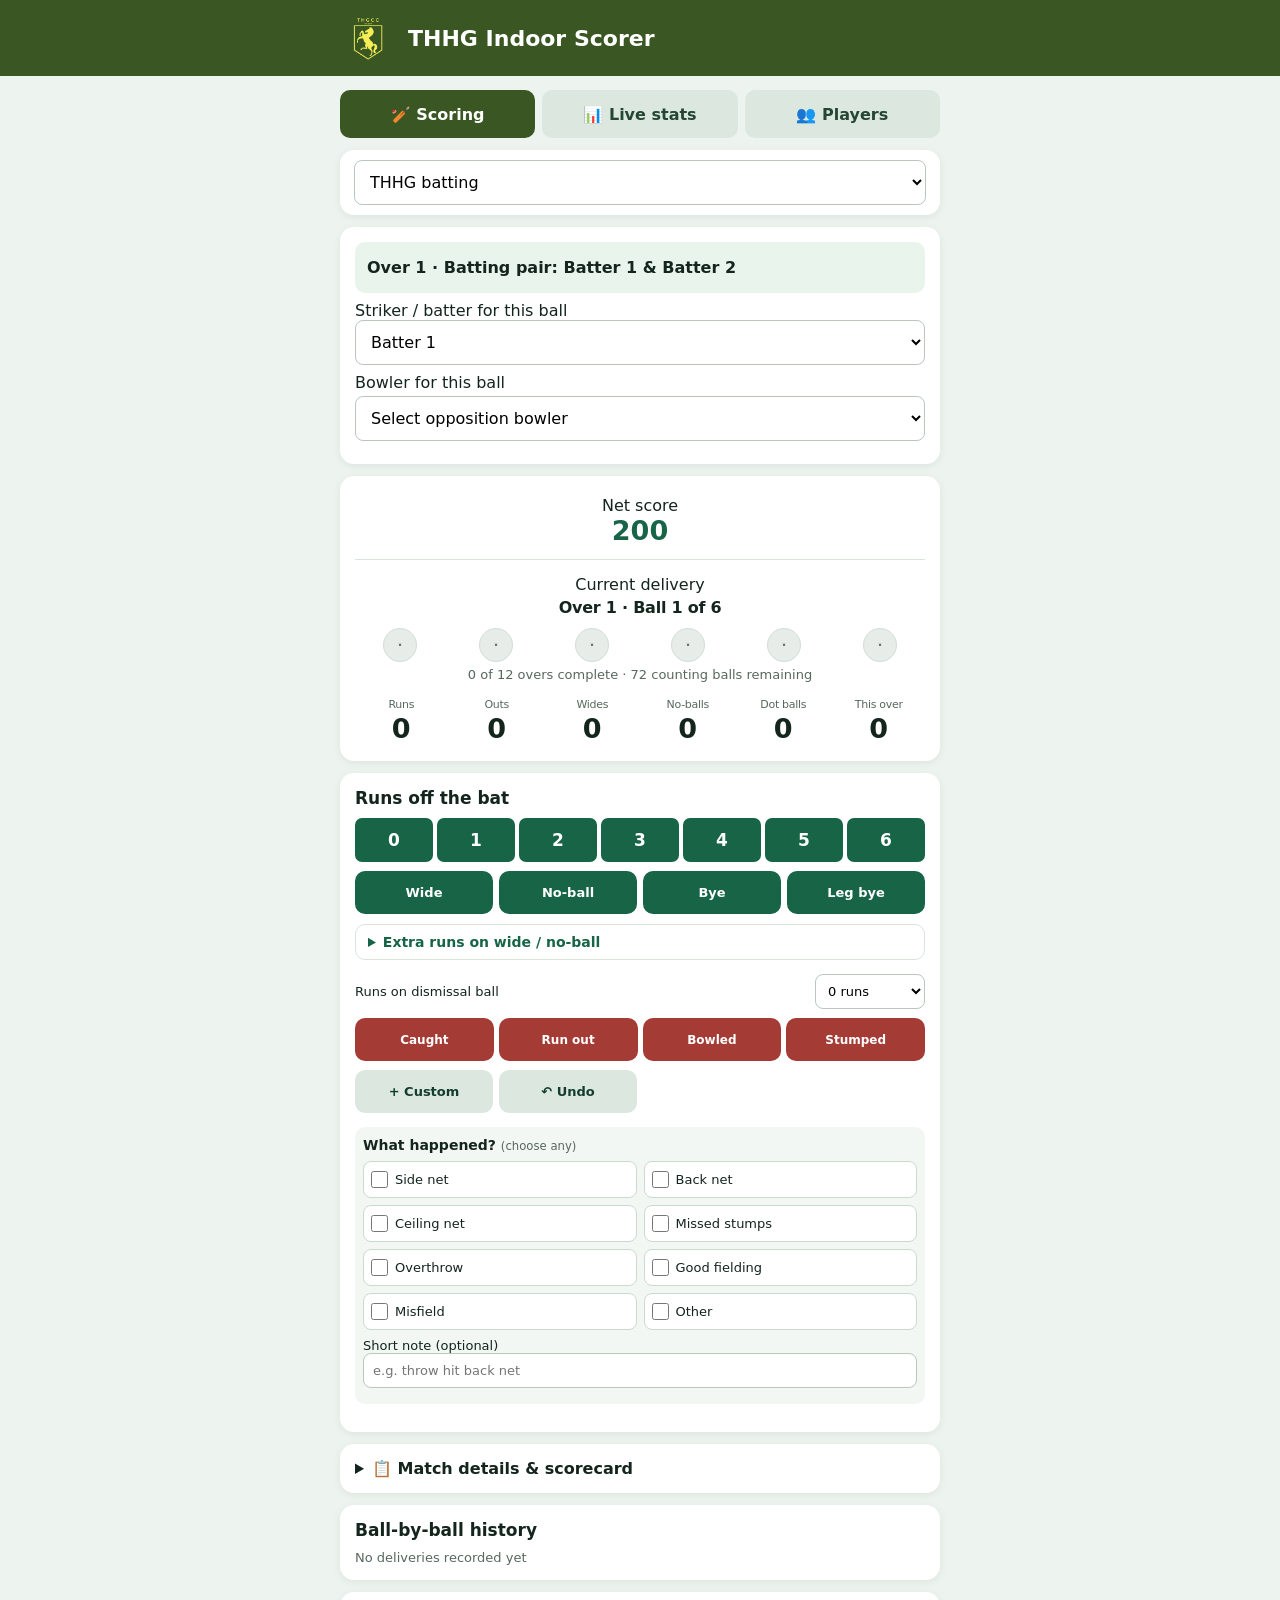
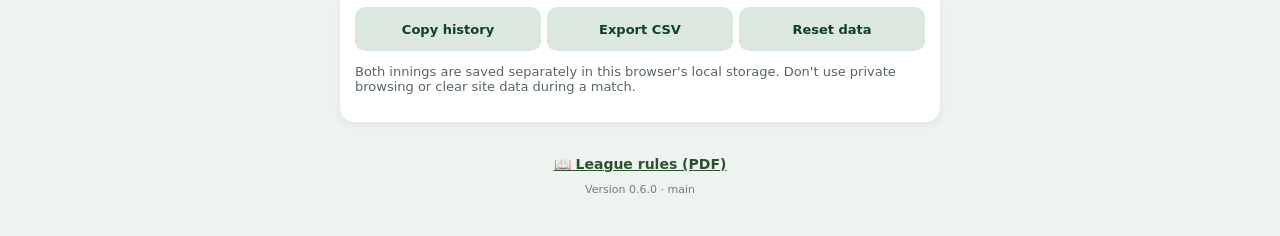
==== index.html @ 422240c3 "Replace opposition bowler text field with dropdown and add-new input" ====
<!DOCTYPE html>
<html lang="en"><head><meta charset="utf-8"/><meta content="width=device-width,initial-scale=1,maximum-scale=1" name="viewport"/><meta content="#3a5623" name="theme-color"/><meta content="yes" name="apple-mobile-web-app-capable"/><meta content="default" name="apple-mobile-web-app-status-bar-style"/><meta content="THHG Scorer" name="apple-mobile-web-app-title"/><meta content="yes" name="mobile-web-app-capable"/><link href="./manifest.webmanifest" rel="manifest"/><link href="./icon-180.png" rel="apple-touch-icon"/><link href="./icon-192.png" rel="icon"/><title>THHG Indoor Scorer — Match Lineup</title><link href="./css/styles.css" rel="stylesheet"/></head><body><header><div class="header-inner"><img alt="THHG Cricket Club logo" class="club-logo" src="[data-uri]"/><h1>THHG Indoor Scorer</h1></div></header><main><nav aria-label="Scorer screens" class="screen-tabs"><button class="active" id="scoringTab" onclick="showScreen('scoring')">🏏 Scoring</button><button id="liveTab" onclick="showScreen('live')">📊 Live stats</button><button id="playersTab" onclick="showScreen('players')">👥 Players</button></nav><div id="playersScreen" style="display:none"><section class="card" id="orderSetup"><details id="orderDetails" open><summary style="cursor:pointer;font-weight:700">⚙️ Batting &amp; bowling order</summary><p class="muted">Set your batting pairs and bowling order before scoring. These are saved on this device.</p><h2>Six players</h2><div id="playerFields"><p class="muted">Loading player entry…</p></div><p id="appLoadError" role="alert" style="display:none;color:#9b1c1c;font-weight:700"></p><p class="muted">Enter six distinct names, then choose each player once in the batting pairs and bowling rotation.</p><div id="battingOrderFields"></div><div id="bowlingOrderFields"></div><div class="row"><button type="button" class="secondary" onclick="saveOrder()">Save order</button></div><p class="muted" id="orderStatus" role="status"></p></details></section><section class="card"><h2>Opposition team &amp; batters</h2><p class="muted">Enter the opposition name and six batters in batting-pair order. Pairs change every four overs. Names are saved on this device.</p><label>Opposition batter 1<input id="oppBatter1" placeholder="Opposition batter 1" type="text"/></label><label>Opposition batter 2<input id="oppBatter2" placeholder="Opposition batter 2" type="text"/></label><label>Opposition batter 3<input id="oppBatter3" placeholder="Opposition batter 3" type="text"/></label><label>Opposition batter 4<input id="oppBatter4" placeholder="Opposition batter 4" type="text"/></label><label>Opposition batter 5<input id="oppBatter5" placeholder="Opposition batter 5" type="text"/></label><label>Opposition batter 6<input id="oppBatter6" placeholder="Opposition batter 6" type="text"/></label><label>Opposition<input id="opponentName" placeholder="Opposition team" type="text"/></label></section></div><div id="scoringScreen"><section class="card" style="padding:10px 14px"><select aria-label="Innings being scored" id="inningsSide" style="margin:0"><option value="THHG batting">THHG batting</option><option value="THHG bowling">THHG bowling</option></select></section><section class="card" id="lineup"><div id="lineupNow" style="background:#e9f4ed;border-radius:10px;padding:12px;font-weight:650;line-height:1.7"></div><label>Striker / batter for this ball<select id="striker"></select></label><label>Bowler for this ball<select id="bowler"></select><select id="oppositionBowler" style="display:none;margin-top:4px"></select><input autocomplete="off" id="newOppositionBowler" placeholder="New opposition bowler name" style="display:none;margin-top:4px" type="text"/></label></section><section class="card stats"><div class="stat score-primary"><span>Net score</span><b id="net">200</b></div><div class="stat delivery-stat"><span>Current delivery</span><b id="overs">Over 1 · Ball 1 of 6</b><div aria-label="Current over deliveries" class="over-balls" id="currentOverGraphic"></div><div id="finalOverIndicator" style="display:none;margin-top:7px"><span style="display:inline-block;background:#fff1c2;color:#725000;border-radius:6px;padding:3px 8px;font-weight:800;font-size:12px">FINAL OVER</span><div style="font-size:12px;margin:5px 0;color:#57685d">6 legal deliveries required</div><div id="finalOverDots" style="display:flex;gap:4px"></div></div><div id="overProgress" style="font-size:13px;color:#57685d;margin-top:5px">0 of 12 overs completed · 12 remaining</div></div><div class="stat minor-stat"><span>Runs</span><b id="runs">0</b></div><div class="stat minor-stat"><span>Outs</span><b id="wickets">0</b></div><div class="stat minor-stat"><span>Wides</span><b id="wides">0</b></div><div class="stat minor-stat"><span>No-balls</span><b id="noballs">0</b></div><div class="stat minor-stat"><span>Dot balls</span><b id="dots">0</b></div><div class="stat minor-stat"><span>This over</span><b id="thisOver">0</b></div></section><section class="card"><h2>Runs off the bat</h2><div class="buttons" id="runButtons"></div><div class="score-actions">
<div class="score-action"><button onclick="extra('wide')">Wide</button></div>
<div class="score-action"><button onclick="extra('noball')">No-ball</button></div>
<div class="score-action"><button onclick="extra('bye')">Bye</button></div>
<div class="score-action"><button onclick="extra('legbye')">Leg bye</button></div>
</div><details class="extra-options"><summary>Extra runs on wide / no-ball</summary><div class="extra-options-grid"><label>Completed runs<select id="completedRuns"><option value="0">0</option><option value="1">1 (+2)</option><option value="2">2 (+4)</option><option value="3">3 (+6)</option></select></label><label>No-ball bat runs<select id="noBallBatRuns"><option value="0">0</option><option value="1">1</option><option value="2">2</option><option value="3">3</option><option value="4">4</option><option value="5">5</option><option value="6">6</option></select></label></div><p class="muted">Only change these when batters complete runs or score off a no-ball. Both reset after scoring.</p></details><div class="dismissal-runs"><label for="wicketRuns">Runs on dismissal ball</label><select id="wicketRuns"><option value="0">0 runs</option><option value="1">1 run</option><option value="2">2 runs</option><option value="3">3 runs</option><option value="4">4 runs</option><option value="5">5 runs</option><option value="6">6 runs</option></select></div><div class="dismissal-row"><button onclick="wicket('Caught')">Caught</button><button onclick="wicket('Run out')">Run out</button><button onclick="wicket('Bowled')">Bowled</button><button onclick="wicket('Stumped')">Stumped</button></div><div class="score-actions">
<div class="score-action utility"><button onclick="custom()">+ Custom</button></div>
<div class="score-action utility"><button onclick="undo()">↶ Undo</button></div>
</div><div class="story"><div class="story-heading">What happened? <small>(choose any)</small></div><div class="story-choices"><label class="story-choice"><input name="storyChoice" type="checkbox" value="Side net"/><span>Side net</span></label><label class="story-choice"><input name="storyChoice" type="checkbox" value="Back net"/><span>Back net</span></label><label class="story-choice"><input name="storyChoice" type="checkbox" value="Ceiling net"/><span>Ceiling net</span></label><label class="story-choice"><input name="storyChoice" type="checkbox" value="Missed stumps"/><span>Missed stumps</span></label><label class="story-choice"><input name="storyChoice" type="checkbox" value="Overthrow"/><span>Overthrow</span></label><label class="story-choice"><input name="storyChoice" type="checkbox" value="Good fielding"/><span>Good fielding</span></label><label class="story-choice"><input name="storyChoice" type="checkbox" value="Misfield"/><span>Misfield</span></label><label class="story-choice"><input name="storyChoice" type="checkbox" value="Other"/><span>Other</span></label></div><label>Short note (optional)<input id="storyNote" placeholder="e.g. throw hit back net"/></label></div><p class="muted" id="notice"></p></section><details class="card"><summary style="cursor:pointer;font-weight:700">📋 Match details &amp; scorecard</summary><label>Match date<input id="matchDate" type="date"/></label><label>Venue<input id="matchVenue" readonly="" type="text" value="S20 The Boundary"/></label><h2 style="margin-top:15px">Over-by-over</h2><div class="log" id="overTable"></div><h2 style="margin-top:15px">Batters</h2><div class="log" id="batterTable"></div><h2 style="margin-top:15px">Bowlers</h2><div class="log" id="bowlerTable"></div><p class="muted">Batter runs are attributed to the selected striker. Enter opposition batter names in the Players tab, and select the correct batter before each delivery. Runs on wides, no-balls, byes and leg-byes are extras, not batter runs.</p></details><section class="card"><h2>Ball-by-ball history</h2><div class="log" id="history"></div></section><section class="card"><div class="row history-actions"><button class="secondary" onclick="copyBallHistory()">Copy history</button><button class="secondary" onclick="exportCsv()">Export CSV</button><button class="secondary" onclick="resetTestData()">Reset data</button></div><p class="muted">Both innings are saved separately in this browser's local storage. Don't use private browsing or clear site data during a match. </p></section></div><div id="liveScreen" style="display:none"><section class="card"><h2>Live match stats</h2><div class="stat-grid" id="liveStatGrid"></div></section><section class="card"><h2>Current over</h2><div class="over-balls" id="liveOverBalls"></div></section></div><div style="text-align:center;padding:20px 8px 26px"><a href="./SYW%26G%20Indoor%20Handbook%202026-27.pdf" target="_blank" rel="noopener" style="font-size:14px;font-weight:700;color:#2e5030;text-decoration:underline">📖 League rules (PDF)</a><div style="font-size:11px;color:#718075;margin-top:10px" id="appVersion">Version 0.6.0 · main</div></div></main><script>
window.addEventListener('error',function(e){var el=document.getElementById('appLoadError');if(el){el.style.display='block';el.textContent='App error: '+(e.message||'A script could not load')+' — please send a screenshot of this message.';}});
window.addEventListener('unhandledrejection',function(e){var el=document.getElementById('appLoadError');if(el){el.style.display='block';el.textContent='App error: '+String(e.reason||'Unexpected error');}});
window.addEventListener('load',function(){setTimeout(function(){if(document.querySelectorAll('[data-roster]').length!==6){var el=document.getElementById('appLoadError');if(el){el.style.display='block';el.textContent=el.textContent||'Player entry did not initialise. Please send a screenshot of this message.';}}},1000);});
</script><script src="./js/scoring.js?v=8"></script><script src="./js/players.js?v=8"></script><script src="./js/app.js?v=8"></script><script>if ("serviceWorker" in navigator && (location.protocol === "https:" || location.hostname === "localhost" || location.hostname === "127.0.0.1")) { window.addEventListener("load", () => navigator.serviceWorker.register("./service-worker.js").catch(() => {})); }</script></body></html>
---- css/styles.css ----
body{font:16px system-ui;margin:0;background:#edf3ef;color:#14251d}header{background:#3a5623;color:white;padding:10px 14px}.header-inner{max-width:600px;margin:auto;display:flex;align-items:center;gap:12px}.club-logo{width:56px;height:56px;object-fit:contain;flex-shrink:0}main{max-width:600px;margin:auto;padding:14px}.card{background:white;border-radius:14px;padding:15px;margin-bottom:12px;box-shadow:0 2px 8px #0001}h1{font-size:22px;margin:0}h2{font-size:17px;margin:0 0 10px}.stats{display:grid;grid-template-columns:repeat(6,minmax(0,1fr));gap:8px;text-align:center}.score-primary{grid-column:1/-1;padding:5px 0 5px}.score-primary b{font-size:52px;line-height:1.15;color:#176447}.delivery-stat{grid-column:1/-1;padding:15px 0 8px;border-top:1px solid #d9e4db}.delivery-stat b{font-size:21px!important;line-height:1.3;margin-top:4px}.minor-stat{grid-column:span 1;min-width:0}.minor-stat b{font-size:18px}.minor-stat span{display:block;font-size:clamp(8px,2.15vw,11px);color:#57685d;white-space:nowrap;letter-spacing:-.3px}.minor-stat b{font-size:19px;line-height:1.3}.stats{column-gap:3px}.stat b{font-size:27px;display:block}button,input,select{font:inherit}button{border:0;border-radius:10px;background:#176447;color:white;padding:14px 10px;font-weight:700;min-height:48px}button.secondary{background:#dce8df;color:#123d30}.buttons{display:grid;grid-template-columns:repeat(4,1fr);gap:8px}.buttons button{font-size:20px}#runButtons{grid-template-columns:repeat(7,minmax(0,1fr));gap:4px}#runButtons button{font-size:17px;min-width:0;padding:10px 0;min-height:44px;border-radius:7px}@media(max-width:380px){main{padding:8px}.card{padding:10px}#runButtons{gap:3px}#runButtons button{font-size:16px}}label{display:block;margin:8px 0}input,select{box-sizing:border-box;width:100%;padding:11px;border:1px solid #b8c8bd;border-radius:8px;background:white}.row{display:flex;gap:8px}.row>*{flex:1}.muted{font-size:13px;color:#57685d}.log{max-height:210px;overflow:auto;font-size:14px}.log div{padding:7px;border-bottom:1px solid #eee}.toggle{display:flex;gap:8px;align-items:center}.toggle input{width:auto}#notice{color:#8a3b00}.story{background:#f2f7f3;border-radius:10px;padding:8px;margin:10px 0}.story label{font-size:13px}.story input,.story select{padding:9px}.score-action{display:grid;grid-template-columns:112px minmax(0,1fr);gap:10px;align-items:center;margin:7px 0}.score-action button{font-size:15px;padding:9px 5px;min-height:43px}.score-action .hint{font-size:13px;line-height:1.3;color:#526358}.score-action.danger button{background:#a43b35}.score-action.utility button{background:#dce8df;color:#123d30}@media(max-width:380px){.score-action{grid-template-columns:99px minmax(0,1fr);gap:8px}.score-action .hint{font-size:12px}}.story-heading{font-size:14px;font-weight:700;margin:2px 0 8px}.story-heading small{font-weight:400;color:#57685d}.story-choices{display:grid;grid-template-columns:repeat(2,minmax(0,1fr));gap:7px}.story-choice{display:flex;align-items:center;gap:7px;margin:0!important;padding:9px 7px;background:#fff;border:1px solid #cbdad0;border-radius:8px;font-size:13px!important;min-width:0}.story-choice input{width:17px;min-width:17px;height:17px;margin:0;accent-color:#176447}.story-choice:has(input:checked){background:#dceee2;border-color:#176447}#runButtons{margin-bottom:9px}.score-actions{display:grid;grid-template-columns:repeat(4,minmax(0,1fr));gap:6px}.score-action{display:block;margin:0;min-width:0}.score-action button{width:100%;font-size:13px;padding:8px 2px;min-height:43px}.story{margin-top:14px}.dismissal-row{display:grid;grid-template-columns:repeat(4,minmax(0,1fr));gap:5px;margin:9px 0}.dismissal-row button{background:#a43b35;color:white;font-size:12px;padding:10px 2px;min-height:43px;white-space:nowrap}.dismissal-runs{display:flex;align-items:center;gap:12px;margin:12px 0 7px;font-size:13px}.dismissal-runs label{margin:0;flex:1}.dismissal-runs select{width:110px;padding:8px;margin:0}.history-entry{padding:9px 0;border-bottom:1px solid #e4eae5;line-height:1.5}.history-meta{font-weight:750;display:inline;margin-right:9px;white-space:nowrap}.history-summary{font-weight:400} .screen-tabs{display:grid;grid-template-columns:repeat(3,minmax(0,1fr));gap:7px;margin-bottom:12px}.screen-tabs button{background:#dce8df;color:#244633}.screen-tabs button.active{background:#3a5623;color:white}.over-balls{display:flex;gap:5px;flex-wrap:wrap;margin-top:9px}.over-ball{width:34px;height:34px;border-radius:50%;display:flex;align-items:center;justify-content:center;font-size:12px;font-weight:750;background:#e7ece8;color:#63776b;border:1px solid #d1dfd5}.over-ball.run{background:#176447;color:white}.over-ball.dot{background:#dce8df;color:#173f2a}.over-ball.wicket{background:#b44139;color:white}.over-ball.extra{background:#e4c76a;color:#372900}.stat-grid{display:grid;grid-template-columns:repeat(2,minmax(0,1fr));gap:10px}.stat-tile{background:#f0f5f0;border-radius:12px;padding:14px}.stat-tile strong{display:block;font-size:22px;color:#176447;margin-top:6px}.stat-tile span{font-size:13px;color:#42584a}.stat-tile.wide{grid-column:1/-1}
/* Six equal tracks retain spacing on narrow screens; extra deliveries wrap. */
.over-balls{display:grid;grid-template-columns:repeat(6,minmax(0,1fr));gap:6px;justify-items:center}
.over-ball{box-sizing:border-box;width:min(34px,100%);height:auto;aspect-ratio:1}
.row>*{min-width:0}

.extra-options{margin:10px 0 14px;border:1px solid #d9e4db;border-radius:10px;padding:10px 12px}.extra-options summary{cursor:pointer;font-size:14px;font-weight:650;color:#176447}.extra-options .row{margin-top:12px}.extra-options label{font-size:13px;min-width:0;flex:1}.extra-options select{width:100%;max-width:100%;box-sizing:border-box}.extra-options .muted{font-size:12px;margin:8px 0 0}

.extra-options-grid{display:grid;grid-template-columns:repeat(2,minmax(0,1fr));gap:12px;margin-top:12px;align-items:end}.extra-options-grid label{display:flex;flex-direction:column;gap:6px;min-width:0;font-size:13px;line-height:1.25}.extra-options-grid select{width:100%;min-width:0;box-sizing:border-box}.extra-options summary{list-style:revert}.extra-options:not([open]){padding-top:9px;padding-bottom:9px}

.history-main{display:flex;align-items:baseline;justify-content:space-between;gap:10px}.history-meta{white-space:normal}.history-time{font-size:12px;color:#65776b;white-space:nowrap}.history-people{display:flex;flex-wrap:wrap;column-gap:16px;row-gap:2px;font-size:13px;color:#44584c;margin-top:3px}.history-people b{color:#294433}.history-detail{font-size:12px;color:#65776b;margin-top:3px}

.history-compact{display:flex;align-items:center;gap:8px;min-width:0;padding:8px 0;white-space:nowrap;font-size:13px}.history-ball{flex:0 0 28px;color:#607567;font-variant-numeric:tabular-nums;font-weight:700}.history-result{flex:0 0 auto;color:#264e35;font-size:13px}.history-names{flex:1;min-width:0;overflow:hidden;text-overflow:ellipsis;color:#4c6155}.history-extra{flex:0 0 auto;color:#65776b;font-size:12px}

/* Ball history: individual compact scorecard tiles, retaining two-line details. */
#history{display:grid;gap:9px}
#history .history-entry{background:#f7faf7;border:0;border-left:4px solid #608a69;border-radius:11px;padding:11px 12px;line-height:1.45;box-shadow:0 1px 2px rgba(20,55,30,.04)}
#history .history-entry:last-child{border-bottom:0}
#history .history-main{align-items:flex-start;gap:8px}
#history .history-meta{font-size:13px;line-height:1.4;color:#244632;margin:0;font-weight:750}
#history .history-time{font-size:11px;color:#718176;padding-top:2px}
#history .history-people{border-top:0;padding-top:6px;margin-top:7px;font-size:12px;color:#53695a;gap:4px 15px}
#history .history-people b{font-weight:650;color:#355440}
#history .history-detail{font-size:12px;margin-top:6px;color:#5e7062}

/* No duplicate horizontal rules inside or underneath ball history tiles. */
#history .history-entry,#history .history-entry:last-child{border-bottom:0}
#history .history-people{border-top:0}

.history-actions{display:grid;grid-template-columns:repeat(3,minmax(0,1fr));gap:6px}.history-actions button{min-width:0;padding:10px 4px;font-size:clamp(11px,3vw,13px);min-height:44px}
/* Keep the original stats layout; only prevent the delivery label wrapping. */
.delivery-stat #overs{display:block;white-space:nowrap;font-size:clamp(15px,4.5vw,21px)!important}

/* Preserve the original complete-over wording without a second line on phones. */
.delivery-stat #overs{white-space:nowrap;font-size:clamp(10px,2.55vw,16px)!important;letter-spacing:-.25px}
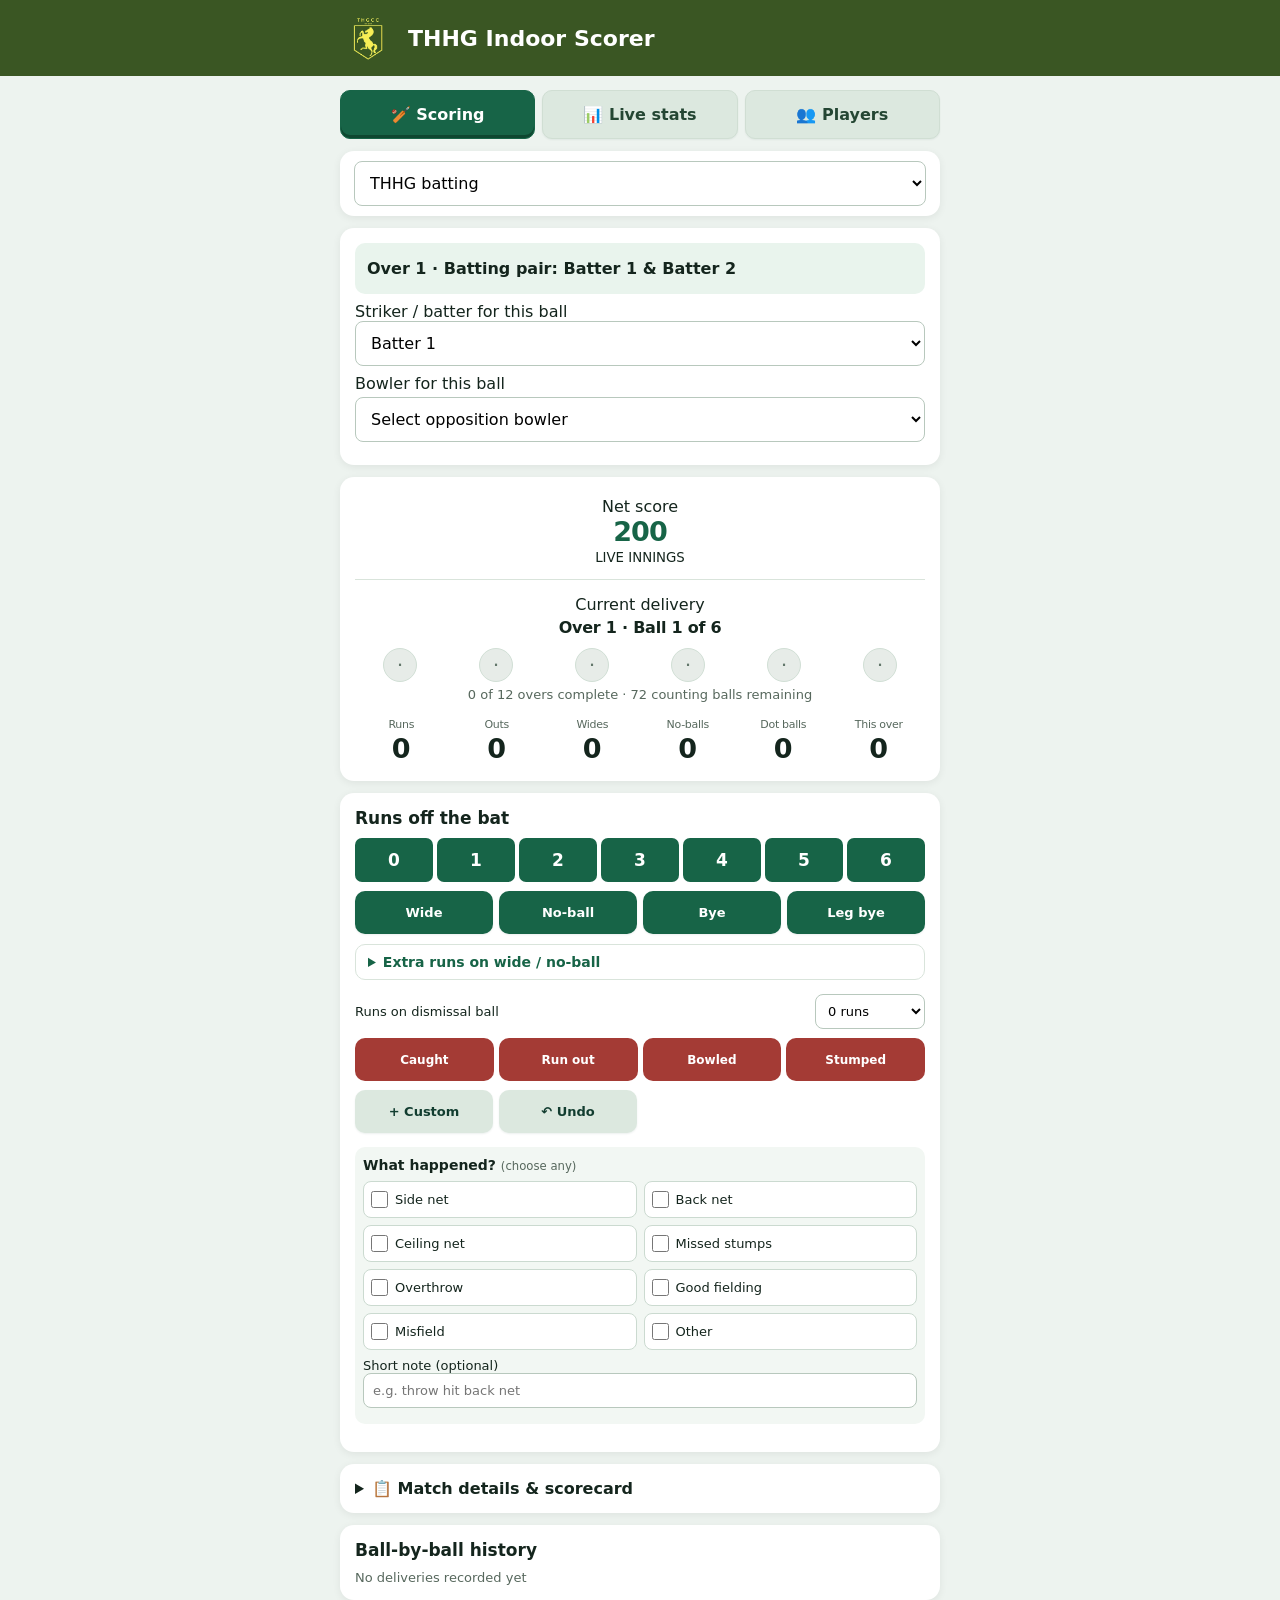
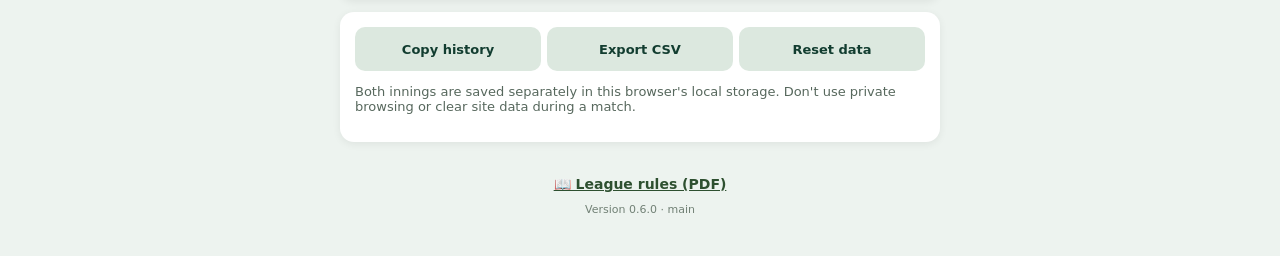
==== commit 001f13b7: "Add live innings label to scoreboard" ====
--- a/index.html
+++ b/index.html
@@ -1,5 +1,5 @@
 <!DOCTYPE html>
-<html lang="en"><head><meta charset="utf-8"/><meta content="width=device-width,initial-scale=1,maximum-scale=1" name="viewport"/><meta content="#3a5623" name="theme-color"/><meta content="yes" name="apple-mobile-web-app-capable"/><meta content="default" name="apple-mobile-web-app-status-bar-style"/><meta content="THHG Scorer" name="apple-mobile-web-app-title"/><meta content="yes" name="mobile-web-app-capable"/><link href="./manifest.webmanifest" rel="manifest"/><link href="./icon-180.png" rel="apple-touch-icon"/><link href="./icon-192.png" rel="icon"/><title>THHG Indoor Scorer — Match Lineup</title><link href="./css/styles.css" rel="stylesheet"/></head><body><header><div class="header-inner"><img alt="THHG Cricket Club logo" class="club-logo" src="[data-uri]"/><h1>THHG Indoor Scorer</h1></div></header><main><nav aria-label="Scorer screens" class="screen-tabs"><button class="active" id="scoringTab" onclick="showScreen('scoring')">🏏 Scoring</button><button id="liveTab" onclick="showScreen('live')">📊 Live stats</button><button id="playersTab" onclick="showScreen('players')">👥 Players</button></nav><div id="playersScreen" style="display:none"><section class="card" id="orderSetup"><details id="orderDetails" open><summary style="cursor:pointer;font-weight:700">⚙️ Batting &amp; bowling order</summary><p class="muted">Set your batting pairs and bowling order before scoring. These are saved on this device.</p><h2>Six players</h2><div id="playerFields"><p class="muted">Loading player entry…</p></div><p id="appLoadError" role="alert" style="display:none;color:#9b1c1c;font-weight:700"></p><p class="muted">Enter six distinct names, then choose each player once in the batting pairs and bowling rotation.</p><div id="battingOrderFields"></div><div id="bowlingOrderFields"></div><div class="row"><button type="button" class="secondary" onclick="saveOrder()">Save order</button></div><p class="muted" id="orderStatus" role="status"></p></details></section><section class="card"><h2>Opposition team &amp; batters</h2><p class="muted">Enter the opposition name and six batters in batting-pair order. Pairs change every four overs. Names are saved on this device.</p><label>Opposition batter 1<input id="oppBatter1" placeholder="Opposition batter 1" type="text"/></label><label>Opposition batter 2<input id="oppBatter2" placeholder="Opposition batter 2" type="text"/></label><label>Opposition batter 3<input id="oppBatter3" placeholder="Opposition batter 3" type="text"/></label><label>Opposition batter 4<input id="oppBatter4" placeholder="Opposition batter 4" type="text"/></label><label>Opposition batter 5<input id="oppBatter5" placeholder="Opposition batter 5" type="text"/></label><label>Opposition batter 6<input id="oppBatter6" placeholder="Opposition batter 6" type="text"/></label><label>Opposition<input id="opponentName" placeholder="Opposition team" type="text"/></label></section></div><div id="scoringScreen"><section class="card" style="padding:10px 14px"><select aria-label="Innings being scored" id="inningsSide" style="margin:0"><option value="THHG batting">THHG batting</option><option value="THHG bowling">THHG bowling</option></select></section><section class="card" id="lineup"><div id="lineupNow" style="background:#e9f4ed;border-radius:10px;padding:12px;font-weight:650;line-height:1.7"></div><label>Striker / batter for this ball<select id="striker"></select></label><label>Bowler for this ball<select id="bowler"></select><select id="oppositionBowler" style="display:none;margin-top:4px"></select><input autocomplete="off" id="newOppositionBowler" placeholder="New opposition bowler name" style="display:none;margin-top:4px" type="text"/></label></section><section class="card stats"><div class="stat score-primary"><span>Net score</span><b id="net">200</b></div><div class="stat delivery-stat"><span>Current delivery</span><b id="overs">Over 1 · Ball 1 of 6</b><div aria-label="Current over deliveries" class="over-balls" id="currentOverGraphic"></div><div id="finalOverIndicator" style="display:none;margin-top:7px"><span style="display:inline-block;background:#fff1c2;color:#725000;border-radius:6px;padding:3px 8px;font-weight:800;font-size:12px">FINAL OVER</span><div style="font-size:12px;margin:5px 0;color:#57685d">6 legal deliveries required</div><div id="finalOverDots" style="display:flex;gap:4px"></div></div><div id="overProgress" style="font-size:13px;color:#57685d;margin-top:5px">0 of 12 overs completed · 12 remaining</div></div><div class="stat minor-stat"><span>Runs</span><b id="runs">0</b></div><div class="stat minor-stat"><span>Outs</span><b id="wickets">0</b></div><div class="stat minor-stat"><span>Wides</span><b id="wides">0</b></div><div class="stat minor-stat"><span>No-balls</span><b id="noballs">0</b></div><div class="stat minor-stat"><span>Dot balls</span><b id="dots">0</b></div><div class="stat minor-stat"><span>This over</span><b id="thisOver">0</b></div></section><section class="card"><h2>Runs off the bat</h2><div class="buttons" id="runButtons"></div><div class="score-actions">
+<html lang="en"><head><meta charset="utf-8"/><meta content="width=device-width,initial-scale=1,maximum-scale=1" name="viewport"/><meta content="#3a5623" name="theme-color"/><meta content="yes" name="apple-mobile-web-app-capable"/><meta content="default" name="apple-mobile-web-app-status-bar-style"/><meta content="THHG Scorer" name="apple-mobile-web-app-title"/><meta content="yes" name="mobile-web-app-capable"/><link href="./manifest.webmanifest" rel="manifest"/><link href="./icon-180.png" rel="apple-touch-icon"/><link href="./icon-192.png" rel="icon"/><title>THHG Indoor Scorer — Match Lineup</title><link href="./css/styles.css" rel="stylesheet"/></head><body><header><div class="header-inner"><img alt="THHG Cricket Club logo" class="club-logo" src="[data-uri]"/><h1>THHG Indoor Scorer</h1></div></header><main><nav aria-label="Scorer screens" class="screen-tabs"><button class="active" id="scoringTab" onclick="showScreen('scoring')">🏏 Scoring</button><button id="liveTab" onclick="showScreen('live')">📊 Live stats</button><button id="playersTab" onclick="showScreen('players')">👥 Players</button></nav><div id="playersScreen" style="display:none"><section class="card" id="orderSetup"><details id="orderDetails" open><summary style="cursor:pointer;font-weight:700">⚙️ Batting &amp; bowling order</summary><p class="muted">Set your batting pairs and bowling order before scoring. These are saved on this device.</p><h2>Six players</h2><div id="playerFields"><p class="muted">Loading player entry…</p></div><p id="appLoadError" role="alert" style="display:none;color:#9b1c1c;font-weight:700"></p><p class="muted">Enter six distinct names, then choose each player once in the batting pairs and bowling rotation.</p><div id="battingOrderFields"></div><div id="bowlingOrderFields"></div><div class="row"><button type="button" class="secondary" onclick="saveOrder()">Save order</button></div><p class="muted" id="orderStatus" role="status"></p></details></section><section class="card"><h2>Opposition team &amp; batters</h2><p class="muted">Enter the opposition name and six batters in batting-pair order. Pairs change every four overs. Names are saved on this device.</p><label>Opposition batter 1<input id="oppBatter1" placeholder="Opposition batter 1" type="text"/></label><label>Opposition batter 2<input id="oppBatter2" placeholder="Opposition batter 2" type="text"/></label><label>Opposition batter 3<input id="oppBatter3" placeholder="Opposition batter 3" type="text"/></label><label>Opposition batter 4<input id="oppBatter4" placeholder="Opposition batter 4" type="text"/></label><label>Opposition batter 5<input id="oppBatter5" placeholder="Opposition batter 5" type="text"/></label><label>Opposition batter 6<input id="oppBatter6" placeholder="Opposition batter 6" type="text"/></label><label>Opposition<input id="opponentName" placeholder="Opposition team" type="text"/></label></section></div><div id="scoringScreen"><section class="card" style="padding:10px 14px"><select aria-label="Innings being scored" id="inningsSide" style="margin:0"><option value="THHG batting">THHG batting</option><option value="THHG bowling">THHG bowling</option></select></section><section class="card" id="lineup"><div id="lineupNow" style="background:#e9f4ed;border-radius:10px;padding:12px;font-weight:650;line-height:1.7"></div><label>Striker / batter for this ball<select id="striker"></select></label><label>Bowler for this ball<select id="bowler"></select><select id="oppositionBowler" style="display:none;margin-top:4px"></select><input autocomplete="off" id="newOppositionBowler" placeholder="New opposition bowler name" style="display:none;margin-top:4px" type="text"/></label></section><section class="card stats"><div class="stat score-primary"><span>Net score</span><b id="net">200</b><small class="scoreboard-caption">LIVE INNINGS</small></div><div class="stat delivery-stat"><span>Current delivery</span><b id="overs">Over 1 · Ball 1 of 6</b><div aria-label="Current over deliveries" class="over-balls" id="currentOverGraphic"></div><div id="finalOverIndicator" style="display:none;margin-top:7px"><span style="display:inline-block;background:#fff1c2;color:#725000;border-radius:6px;padding:3px 8px;font-weight:800;font-size:12px">FINAL OVER</span><div style="font-size:12px;margin:5px 0;color:#57685d">6 legal deliveries required</div><div id="finalOverDots" style="display:flex;gap:4px"></div></div><div id="overProgress" style="font-size:13px;color:#57685d;margin-top:5px">0 of 12 overs completed · 12 remaining</div></div><div class="stat minor-stat"><span>Runs</span><b id="runs">0</b></div><div class="stat minor-stat"><span>Outs</span><b id="wickets">0</b></div><div class="stat minor-stat"><span>Wides</span><b id="wides">0</b></div><div class="stat minor-stat"><span>No-balls</span><b id="noballs">0</b></div><div class="stat minor-stat"><span>Dot balls</span><b id="dots">0</b></div><div class="stat minor-stat"><span>This over</span><b id="thisOver">0</b></div></section><section class="card"><h2>Runs off the bat</h2><div class="buttons" id="runButtons"></div><div class="score-actions">
 <div class="score-action"><button onclick="extra('wide')">Wide</button></div>
 <div class="score-action"><button onclick="extra('noball')">No-ball</button></div>
 <div class="score-action"><button onclick="extra('bye')">Bye</button></div>
--- a/css/styles.css
+++ b/css/styles.css
@@ -33,3 +33,12 @@
 
 /* Preserve the original complete-over wording without a second line on phones. */
 .delivery-stat #overs{white-space:nowrap;font-size:clamp(10px,2.55vw,16px)!important;letter-spacing:-.25px}
+
+/* Visual refinement without changing mobile layout */
+.score-primary b{font-variant-numeric:tabular-nums;letter-spacing:-1px}
+.screen-tabs button{border:1px solid #d0ded3;box-shadow:0 1px 2px #123d3010}
+.screen-tabs button.active{background:#176447;color:white;border-color:#176447;box-shadow:inset 0 -3px 0 #0e4730}
+#history .history-entry{background:#f2f8f4;border-left-color:#176447}
+#runButtons button{background:#176447}
+.dismissal-row button{background:#a43b35}
+.score-actions button{box-shadow:0 1px 2px #123d3014}
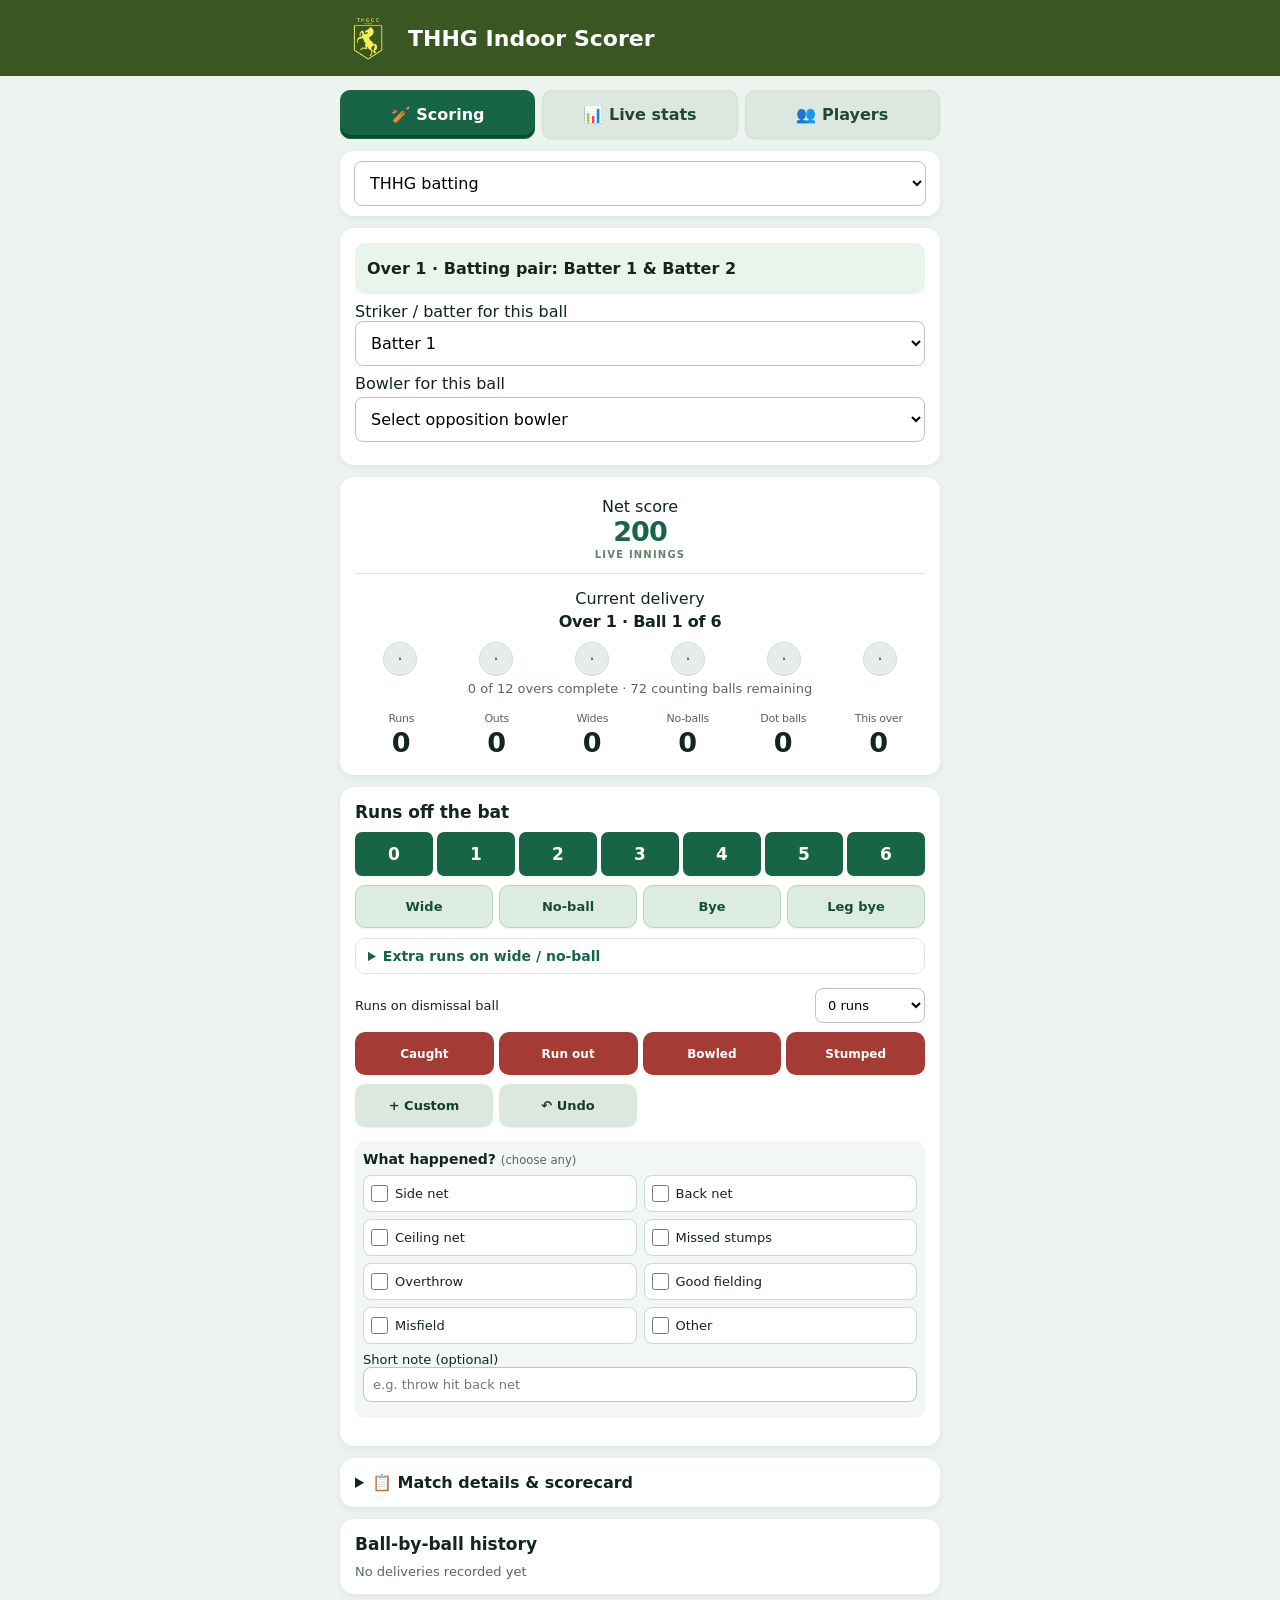
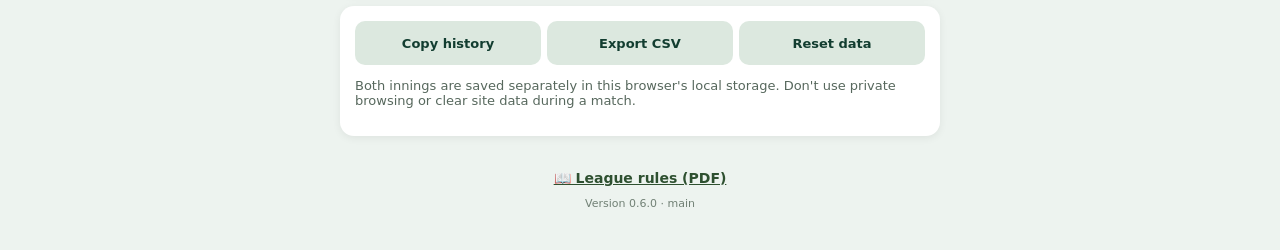
==== commit c3642984: "Add official-style scorecard section to Live stats" ====
--- a/index.html
+++ b/index.html
@@ -7,7 +7,7 @@
 </div><details class="extra-options"><summary>Extra runs on wide / no-ball</summary><div class="extra-options-grid"><label>Completed runs<select id="completedRuns"><option value="0">0</option><option value="1">1 (+2)</option><option value="2">2 (+4)</option><option value="3">3 (+6)</option></select></label><label>No-ball bat runs<select id="noBallBatRuns"><option value="0">0</option><option value="1">1</option><option value="2">2</option><option value="3">3</option><option value="4">4</option><option value="5">5</option><option value="6">6</option></select></label></div><p class="muted">Only change these when batters complete runs or score off a no-ball. Both reset after scoring.</p></details><div class="dismissal-runs"><label for="wicketRuns">Runs on dismissal ball</label><select id="wicketRuns"><option value="0">0 runs</option><option value="1">1 run</option><option value="2">2 runs</option><option value="3">3 runs</option><option value="4">4 runs</option><option value="5">5 runs</option><option value="6">6 runs</option></select></div><div class="dismissal-row"><button onclick="wicket('Caught')">Caught</button><button onclick="wicket('Run out')">Run out</button><button onclick="wicket('Bowled')">Bowled</button><button onclick="wicket('Stumped')">Stumped</button></div><div class="score-actions">
 <div class="score-action utility"><button onclick="custom()">+ Custom</button></div>
 <div class="score-action utility"><button onclick="undo()">↶ Undo</button></div>
-</div><div class="story"><div class="story-heading">What happened? <small>(choose any)</small></div><div class="story-choices"><label class="story-choice"><input name="storyChoice" type="checkbox" value="Side net"/><span>Side net</span></label><label class="story-choice"><input name="storyChoice" type="checkbox" value="Back net"/><span>Back net</span></label><label class="story-choice"><input name="storyChoice" type="checkbox" value="Ceiling net"/><span>Ceiling net</span></label><label class="story-choice"><input name="storyChoice" type="checkbox" value="Missed stumps"/><span>Missed stumps</span></label><label class="story-choice"><input name="storyChoice" type="checkbox" value="Overthrow"/><span>Overthrow</span></label><label class="story-choice"><input name="storyChoice" type="checkbox" value="Good fielding"/><span>Good fielding</span></label><label class="story-choice"><input name="storyChoice" type="checkbox" value="Misfield"/><span>Misfield</span></label><label class="story-choice"><input name="storyChoice" type="checkbox" value="Other"/><span>Other</span></label></div><label>Short note (optional)<input id="storyNote" placeholder="e.g. throw hit back net"/></label></div><p class="muted" id="notice"></p></section><details class="card"><summary style="cursor:pointer;font-weight:700">📋 Match details &amp; scorecard</summary><label>Match date<input id="matchDate" type="date"/></label><label>Venue<input id="matchVenue" readonly="" type="text" value="S20 The Boundary"/></label><h2 style="margin-top:15px">Over-by-over</h2><div class="log" id="overTable"></div><h2 style="margin-top:15px">Batters</h2><div class="log" id="batterTable"></div><h2 style="margin-top:15px">Bowlers</h2><div class="log" id="bowlerTable"></div><p class="muted">Batter runs are attributed to the selected striker. Enter opposition batter names in the Players tab, and select the correct batter before each delivery. Runs on wides, no-balls, byes and leg-byes are extras, not batter runs.</p></details><section class="card"><h2>Ball-by-ball history</h2><div class="log" id="history"></div></section><section class="card"><div class="row history-actions"><button class="secondary" onclick="copyBallHistory()">Copy history</button><button class="secondary" onclick="exportCsv()">Export CSV</button><button class="secondary" onclick="resetTestData()">Reset data</button></div><p class="muted">Both innings are saved separately in this browser's local storage. Don't use private browsing or clear site data during a match. </p></section></div><div id="liveScreen" style="display:none"><section class="card"><h2>Live match stats</h2><div class="stat-grid" id="liveStatGrid"></div></section><section class="card"><h2>Current over</h2><div class="over-balls" id="liveOverBalls"></div></section></div><div style="text-align:center;padding:20px 8px 26px"><a href="./SYW%26G%20Indoor%20Handbook%202026-27.pdf" target="_blank" rel="noopener" style="font-size:14px;font-weight:700;color:#2e5030;text-decoration:underline">📖 League rules (PDF)</a><div style="font-size:11px;color:#718075;margin-top:10px" id="appVersion">Version 0.6.0 · main</div></div></main><script>
+</div><div class="story"><div class="story-heading">What happened? <small>(choose any)</small></div><div class="story-choices"><label class="story-choice"><input name="storyChoice" type="checkbox" value="Side net"/><span>Side net</span></label><label class="story-choice"><input name="storyChoice" type="checkbox" value="Back net"/><span>Back net</span></label><label class="story-choice"><input name="storyChoice" type="checkbox" value="Ceiling net"/><span>Ceiling net</span></label><label class="story-choice"><input name="storyChoice" type="checkbox" value="Missed stumps"/><span>Missed stumps</span></label><label class="story-choice"><input name="storyChoice" type="checkbox" value="Overthrow"/><span>Overthrow</span></label><label class="story-choice"><input name="storyChoice" type="checkbox" value="Good fielding"/><span>Good fielding</span></label><label class="story-choice"><input name="storyChoice" type="checkbox" value="Misfield"/><span>Misfield</span></label><label class="story-choice"><input name="storyChoice" type="checkbox" value="Other"/><span>Other</span></label></div><label>Short note (optional)<input id="storyNote" placeholder="e.g. throw hit back net"/></label></div><p class="muted" id="notice"></p></section><details class="card"><summary style="cursor:pointer;font-weight:700">📋 Match details &amp; scorecard</summary><label>Match date<input id="matchDate" type="date"/></label><label>Venue<input id="matchVenue" readonly="" type="text" value="S20 The Boundary"/></label><h2 style="margin-top:15px">Over-by-over</h2><div class="log" id="overTable"></div><h2 style="margin-top:15px">Batters</h2><div class="log" id="batterTable"></div><h2 style="margin-top:15px">Bowlers</h2><div class="log" id="bowlerTable"></div><p class="muted">Batter runs are attributed to the selected striker. Enter opposition batter names in the Players tab, and select the correct batter before each delivery. Runs on wides, no-balls, byes and leg-byes are extras, not batter runs.</p></details><section class="card"><h2>Ball-by-ball history</h2><div class="log" id="history"></div></section><section class="card"><div class="row history-actions"><button class="secondary" onclick="copyBallHistory()">Copy history</button><button class="secondary" onclick="exportCsv()">Export CSV</button><button class="secondary" onclick="resetTestData()">Reset data</button></div><p class="muted">Both innings are saved separately in this browser's local storage. Don't use private browsing or clear site data during a match. </p></section></div><div id="liveScreen" style="display:none"><section class="card"><h2>Live match stats</h2><div class="stat-grid" id="liveStatGrid"></div></section><section class="card"><h2>Current over</h2><div class="over-balls" id="liveOverBalls"></div></section><section class="card"><h2>Official-style scorecard</h2><p class="muted">Figures are calculated from recorded deliveries for the selected innings.</p><div id="officialScorecard"></div></section></div><div style="text-align:center;padding:20px 8px 26px"><a href="./SYW%26G%20Indoor%20Handbook%202026-27.pdf" target="_blank" rel="noopener" style="font-size:14px;font-weight:700;color:#2e5030;text-decoration:underline">📖 League rules (PDF)</a><div style="font-size:11px;color:#718075;margin-top:10px" id="appVersion">Version 0.6.0 · main</div></div></main><script>
 window.addEventListener('error',function(e){var el=document.getElementById('appLoadError');if(el){el.style.display='block';el.textContent='App error: '+(e.message||'A script could not load')+' — please send a screenshot of this message.';}});
 window.addEventListener('unhandledrejection',function(e){var el=document.getElementById('appLoadError');if(el){el.style.display='block';el.textContent='App error: '+String(e.reason||'Unexpected error');}});
 window.addEventListener('load',function(){setTimeout(function(){if(document.querySelectorAll('[data-roster]').length!==6){var el=document.getElementById('appLoadError');if(el){el.style.display='block';el.textContent=el.textContent||'Player entry did not initialise. Please send a screenshot of this message.';}}},1000);});
--- a/css/styles.css
+++ b/css/styles.css
@@ -42,3 +42,10 @@
 #runButtons button{background:#176447}
 .dismissal-row button{background:#a43b35}
 .score-actions button{box-shadow:0 1px 2px #123d3014}
+
+.scoreboard-caption{display:block;font-size:10px;letter-spacing:1.2px;font-weight:700;color:#68806e;margin-top:2px}
+.score-actions button[onclick^="extra("]{background:#dcece0;color:#164e35;border:1px solid #b8d6c1}
+#history .history-entry.history-dot{border-left-color:#94aaa0;background:#f7f9f8}
+#history .history-entry.history-runs{border-left-color:#176447;background:#f2f8f4}
+#history .history-entry.history-wicket{border-left-color:#b44139;background:#fff5f3}
+#history .history-entry.history-extra{border-left-color:#c69c38;background:#fffbef}
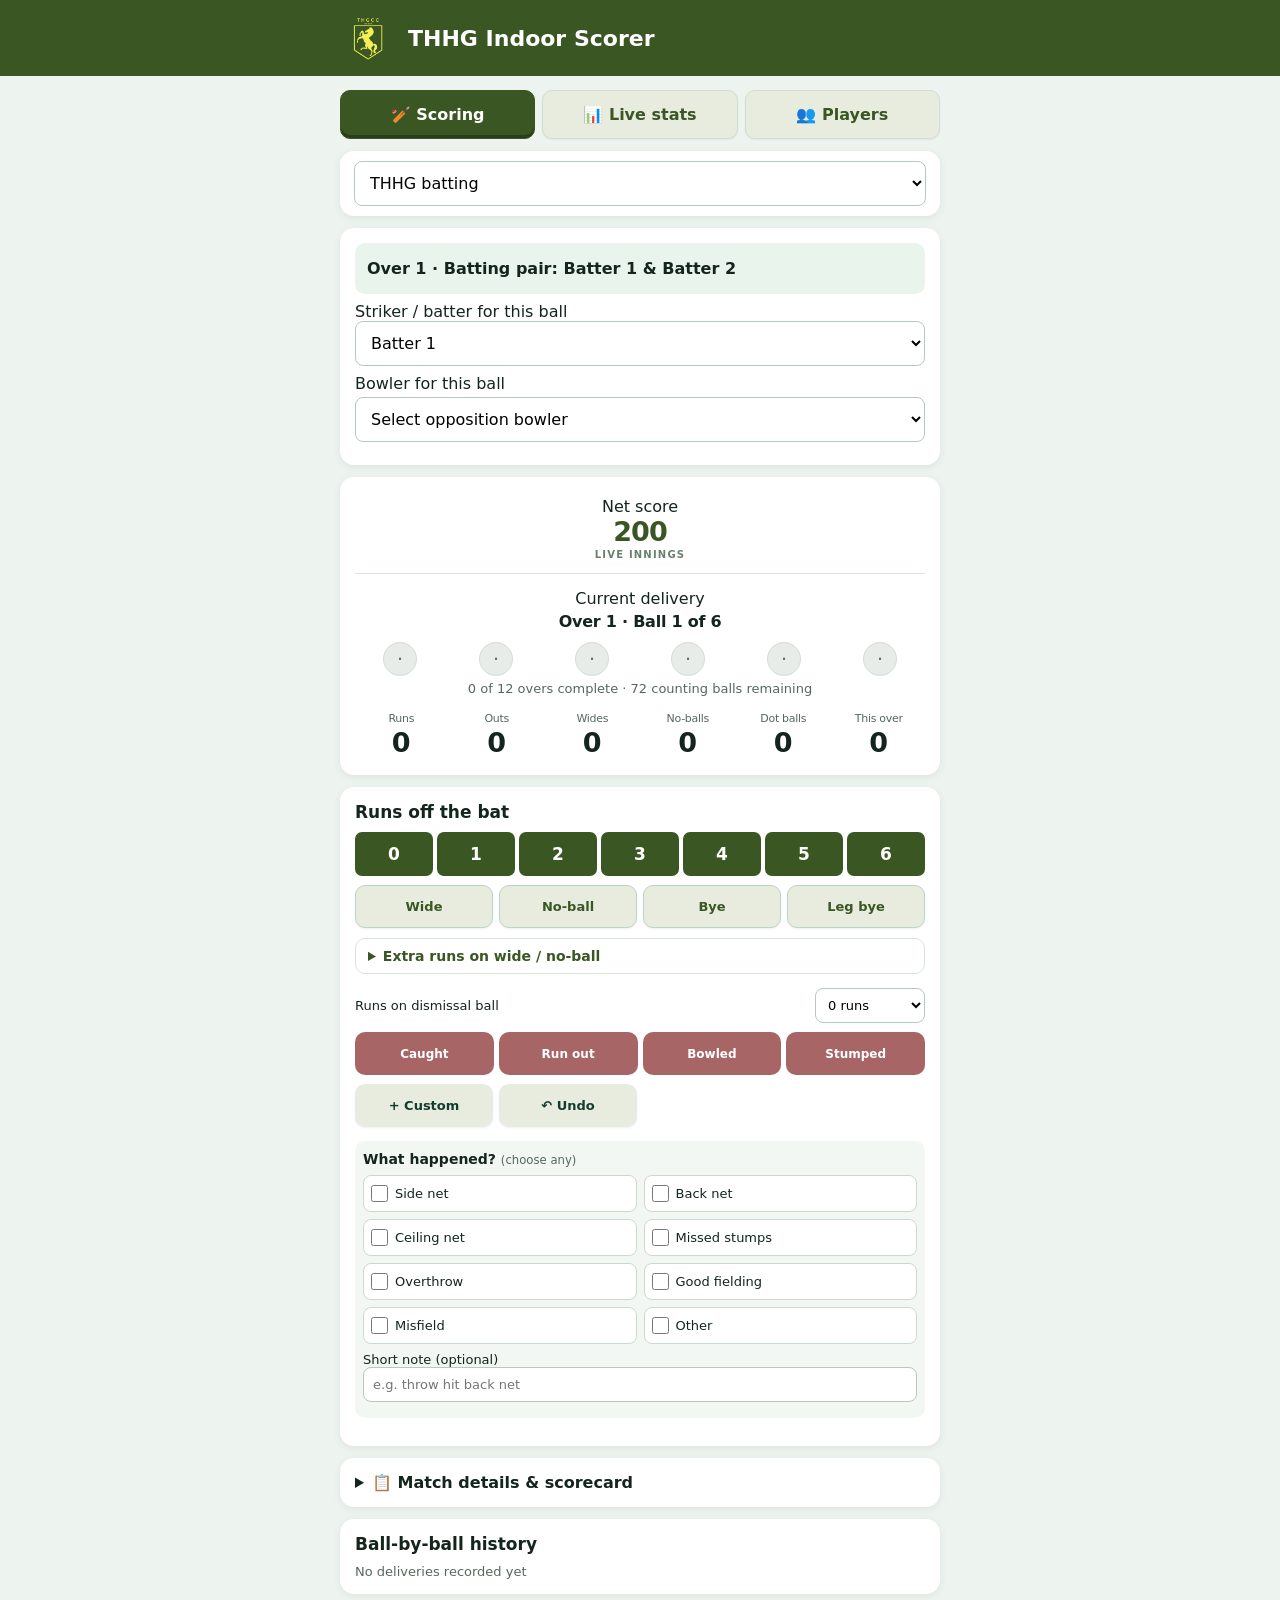
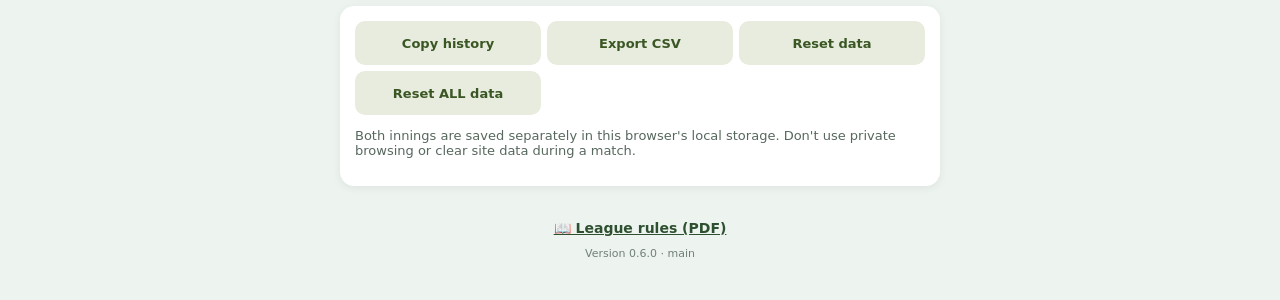
==== commit 409021a9: "Expose Reset ALL data alongside match reset" ====
--- a/index.html
+++ b/index.html
@@ -1,5 +1,5 @@
 <!DOCTYPE html>
-<html lang="en"><head><meta charset="utf-8"/><meta content="width=device-width,initial-scale=1,maximum-scale=1" name="viewport"/><meta content="#3a5623" name="theme-color"/><meta content="yes" name="apple-mobile-web-app-capable"/><meta content="default" name="apple-mobile-web-app-status-bar-style"/><meta content="THHG Scorer" name="apple-mobile-web-app-title"/><meta content="yes" name="mobile-web-app-capable"/><link href="./manifest.webmanifest" rel="manifest"/><link href="./icon-180.png" rel="apple-touch-icon"/><link href="./icon-192.png" rel="icon"/><title>THHG Indoor Scorer — Match Lineup</title><link href="./css/styles.css" rel="stylesheet"/></head><body><header><div class="header-inner"><img alt="THHG Cricket Club logo" class="club-logo" src="[data-uri]"/><h1>THHG Indoor Scorer</h1></div></header><main><nav aria-label="Scorer screens" class="screen-tabs"><button class="active" id="scoringTab" onclick="showScreen('scoring')">🏏 Scoring</button><button id="liveTab" onclick="showScreen('live')">📊 Live stats</button><button id="playersTab" onclick="showScreen('players')">👥 Players</button></nav><div id="playersScreen" style="display:none"><section class="card" id="orderSetup"><details id="orderDetails" open><summary style="cursor:pointer;font-weight:700">⚙️ Batting &amp; bowling order</summary><p class="muted">Set your batting pairs and bowling order before scoring. These are saved on this device.</p><h2>Six players</h2><div id="playerFields"><p class="muted">Loading player entry…</p></div><p id="appLoadError" role="alert" style="display:none;color:#9b1c1c;font-weight:700"></p><p class="muted">Enter six distinct names, then choose each player once in the batting pairs and bowling rotation.</p><div id="battingOrderFields"></div><div id="bowlingOrderFields"></div><div class="row"><button type="button" class="secondary" onclick="saveOrder()">Save order</button></div><p class="muted" id="orderStatus" role="status"></p></details></section><section class="card"><h2>Opposition team &amp; batters</h2><p class="muted">Enter the opposition name and six batters in batting-pair order. Pairs change every four overs. Names are saved on this device.</p><label>Opposition batter 1<input id="oppBatter1" placeholder="Opposition batter 1" type="text"/></label><label>Opposition batter 2<input id="oppBatter2" placeholder="Opposition batter 2" type="text"/></label><label>Opposition batter 3<input id="oppBatter3" placeholder="Opposition batter 3" type="text"/></label><label>Opposition batter 4<input id="oppBatter4" placeholder="Opposition batter 4" type="text"/></label><label>Opposition batter 5<input id="oppBatter5" placeholder="Opposition batter 5" type="text"/></label><label>Opposition batter 6<input id="oppBatter6" placeholder="Opposition batter 6" type="text"/></label><label>Opposition<input id="opponentName" placeholder="Opposition team" type="text"/></label></section></div><div id="scoringScreen"><section class="card" style="padding:10px 14px"><select aria-label="Innings being scored" id="inningsSide" style="margin:0"><option value="THHG batting">THHG batting</option><option value="THHG bowling">THHG bowling</option></select></section><section class="card" id="lineup"><div id="lineupNow" style="background:#e9f4ed;border-radius:10px;padding:12px;font-weight:650;line-height:1.7"></div><label>Striker / batter for this ball<select id="striker"></select></label><label>Bowler for this ball<select id="bowler"></select><select id="oppositionBowler" style="display:none;margin-top:4px"></select><input autocomplete="off" id="newOppositionBowler" placeholder="New opposition bowler name" style="display:none;margin-top:4px" type="text"/></label></section><section class="card stats"><div class="stat score-primary"><span>Net score</span><b id="net">200</b><small class="scoreboard-caption">LIVE INNINGS</small></div><div class="stat delivery-stat"><span>Current delivery</span><b id="overs">Over 1 · Ball 1 of 6</b><div aria-label="Current over deliveries" class="over-balls" id="currentOverGraphic"></div><div id="finalOverIndicator" style="display:none;margin-top:7px"><span style="display:inline-block;background:#fff1c2;color:#725000;border-radius:6px;padding:3px 8px;font-weight:800;font-size:12px">FINAL OVER</span><div style="font-size:12px;margin:5px 0;color:#57685d">6 legal deliveries required</div><div id="finalOverDots" style="display:flex;gap:4px"></div></div><div id="overProgress" style="font-size:13px;color:#57685d;margin-top:5px">0 of 12 overs completed · 12 remaining</div></div><div class="stat minor-stat"><span>Runs</span><b id="runs">0</b></div><div class="stat minor-stat"><span>Outs</span><b id="wickets">0</b></div><div class="stat minor-stat"><span>Wides</span><b id="wides">0</b></div><div class="stat minor-stat"><span>No-balls</span><b id="noballs">0</b></div><div class="stat minor-stat"><span>Dot balls</span><b id="dots">0</b></div><div class="stat minor-stat"><span>This over</span><b id="thisOver">0</b></div></section><section class="card"><h2>Runs off the bat</h2><div class="buttons" id="runButtons"></div><div class="score-actions">
+<html lang="en"><head><meta charset="utf-8"/><meta content="width=device-width,initial-scale=1,maximum-scale=1" name="viewport"/><meta content="#3a5623" name="theme-color"/><meta content="yes" name="apple-mobile-web-app-capable"/><meta content="default" name="apple-mobile-web-app-status-bar-style"/><meta content="THHG Scorer" name="apple-mobile-web-app-title"/><meta content="yes" name="mobile-web-app-capable"/><link href="./manifest.webmanifest" rel="manifest"/><link href="./icon-180.png" rel="apple-touch-icon"/><link href="./icon-192.png" rel="icon"/><title>THHG Indoor Scorer — Match Lineup</title><link href="./css/styles.css" rel="stylesheet"/></head><body><header><div class="header-inner"><img alt="THHG Cricket Club logo" class="club-logo" src="[data-uri]"/><h1>THHG Indoor Scorer</h1></div></header><main><nav aria-label="Scorer screens" class="screen-tabs"><button class="active" id="scoringTab" onclick="showScreen('scoring')">🏏 Scoring</button><button id="liveTab" onclick="showScreen('live')">📊 Live stats</button><button id="playersTab" onclick="showScreen('players')">👥 Players</button></nav><div id="playersScreen" style="display:none"><section class="card" id="orderSetup"><details id="orderDetails" open><summary style="cursor:pointer;font-weight:700">⚙️ Batting &amp; bowling order</summary><p class="muted">Set your batting pairs and bowling order before scoring. These are saved on this device.</p><h2>Six players</h2><div id="playerFields"><p class="muted">Loading player entry…</p></div><p id="appLoadError" role="alert" style="display:none;color:#9b1c1c;font-weight:700"></p><p class="muted">Enter six distinct names, then choose each player once in the batting pairs and bowling rotation.</p><div id="battingOrderFields"></div><div id="bowlingOrderFields"></div><div class="row"><button type="button" class="secondary" onclick="saveOrder()">Save order</button></div><p class="muted" id="orderStatus" role="status"></p></details></section><section class="card player-setup"><h2>Match setup</h2><p class="muted">Enter the fixture first, then add the opposition batters below.</p><label>Opposition team<input id="opponentName" placeholder="e.g. Sprotbrough" type="text"/></label><div class="player-setup-grid"><label>Match date<input id="matchDate" type="date"/></label><label>THHG playing as<select id="homeAway"><option value="home">Home</option><option value="away">Away</option></select></label></div><label>Venue<input id="matchVenue" readonly type="text" value="S20 The Boundary"/></label></section><section class="card player-setup"><h2>Opposition batting pairs</h2><p class="muted">Add six batters in batting order. Each pair bats for four overs.</p><div class="player-pair"><h3>Pair 1 <small>Overs 1–4</small></h3><div class="player-setup-grid"><label>Batter 1<input id="oppBatter1" placeholder="Name" type="text"/></label><label>Batter 2<input id="oppBatter2" placeholder="Name" type="text"/></label></div></div><div class="player-pair"><h3>Pair 2 <small>Overs 5–8</small></h3><div class="player-setup-grid"><label>Batter 3<input id="oppBatter3" placeholder="Name" type="text"/></label><label>Batter 4<input id="oppBatter4" placeholder="Name" type="text"/></label></div></div><div class="player-pair"><h3>Pair 3 <small>Overs 9–12</small></h3><div class="player-setup-grid"><label>Batter 5<input id="oppBatter5" placeholder="Name" type="text"/></label><label>Batter 6<input id="oppBatter6" placeholder="Name" type="text"/></label></div></div></section></div><div id="scoringScreen"><section class="card" style="padding:10px 14px"><select aria-label="Innings being scored" id="inningsSide" style="margin:0"><option value="THHG batting">THHG batting</option><option value="THHG bowling">THHG bowling</option></select></section><section class="card" id="lineup"><div id="lineupNow" style="background:#e9f4ed;border-radius:10px;padding:12px;font-weight:650;line-height:1.7"></div><label>Striker / batter for this ball<select id="striker"></select></label><label>Bowler for this ball<select id="bowler"></select><select id="oppositionBowler" style="display:none;margin-top:4px"></select><input autocomplete="off" id="newOppositionBowler" placeholder="New opposition bowler name" style="display:none;margin-top:4px" type="text"/></label></section><section class="card stats"><div class="stat score-primary"><span>Net score</span><b id="net">200</b><small class="scoreboard-caption">LIVE INNINGS</small></div><div class="stat delivery-stat"><span>Current delivery</span><b id="overs">Over 1 · Ball 1 of 6</b><div aria-label="Current over deliveries" class="over-balls" id="currentOverGraphic"></div><div id="finalOverIndicator" style="display:none;margin-top:7px"><span style="display:inline-block;background:#fff1c2;color:#725000;border-radius:6px;padding:3px 8px;font-weight:800;font-size:12px">FINAL OVER</span><div style="font-size:12px;margin:5px 0;color:#57685d">6 legal deliveries required</div><div id="finalOverDots" style="display:flex;gap:4px"></div></div><div id="overProgress" style="font-size:13px;color:#57685d;margin-top:5px">0 of 12 overs completed · 12 remaining</div></div><div class="stat minor-stat"><span>Runs</span><b id="runs">0</b></div><div class="stat minor-stat"><span>Outs</span><b id="wickets">0</b></div><div class="stat minor-stat"><span>Wides</span><b id="wides">0</b></div><div class="stat minor-stat"><span>No-balls</span><b id="noballs">0</b></div><div class="stat minor-stat"><span>Dot balls</span><b id="dots">0</b></div><div class="stat minor-stat"><span>This over</span><b id="thisOver">0</b></div></section><section class="card"><h2>Runs off the bat</h2><div class="buttons" id="runButtons"></div><div class="score-actions">
 <div class="score-action"><button onclick="extra('wide')">Wide</button></div>
 <div class="score-action"><button onclick="extra('noball')">No-ball</button></div>
 <div class="score-action"><button onclick="extra('bye')">Bye</button></div>
@@ -7,7 +7,7 @@
 </div><details class="extra-options"><summary>Extra runs on wide / no-ball</summary><div class="extra-options-grid"><label>Completed runs<select id="completedRuns"><option value="0">0</option><option value="1">1 (+2)</option><option value="2">2 (+4)</option><option value="3">3 (+6)</option></select></label><label>No-ball bat runs<select id="noBallBatRuns"><option value="0">0</option><option value="1">1</option><option value="2">2</option><option value="3">3</option><option value="4">4</option><option value="5">5</option><option value="6">6</option></select></label></div><p class="muted">Only change these when batters complete runs or score off a no-ball. Both reset after scoring.</p></details><div class="dismissal-runs"><label for="wicketRuns">Runs on dismissal ball</label><select id="wicketRuns"><option value="0">0 runs</option><option value="1">1 run</option><option value="2">2 runs</option><option value="3">3 runs</option><option value="4">4 runs</option><option value="5">5 runs</option><option value="6">6 runs</option></select></div><div class="dismissal-row"><button onclick="wicket('Caught')">Caught</button><button onclick="wicket('Run out')">Run out</button><button onclick="wicket('Bowled')">Bowled</button><button onclick="wicket('Stumped')">Stumped</button></div><div class="score-actions">
 <div class="score-action utility"><button onclick="custom()">+ Custom</button></div>
 <div class="score-action utility"><button onclick="undo()">↶ Undo</button></div>
-</div><div class="story"><div class="story-heading">What happened? <small>(choose any)</small></div><div class="story-choices"><label class="story-choice"><input name="storyChoice" type="checkbox" value="Side net"/><span>Side net</span></label><label class="story-choice"><input name="storyChoice" type="checkbox" value="Back net"/><span>Back net</span></label><label class="story-choice"><input name="storyChoice" type="checkbox" value="Ceiling net"/><span>Ceiling net</span></label><label class="story-choice"><input name="storyChoice" type="checkbox" value="Missed stumps"/><span>Missed stumps</span></label><label class="story-choice"><input name="storyChoice" type="checkbox" value="Overthrow"/><span>Overthrow</span></label><label class="story-choice"><input name="storyChoice" type="checkbox" value="Good fielding"/><span>Good fielding</span></label><label class="story-choice"><input name="storyChoice" type="checkbox" value="Misfield"/><span>Misfield</span></label><label class="story-choice"><input name="storyChoice" type="checkbox" value="Other"/><span>Other</span></label></div><label>Short note (optional)<input id="storyNote" placeholder="e.g. throw hit back net"/></label></div><p class="muted" id="notice"></p></section><details class="card"><summary style="cursor:pointer;font-weight:700">📋 Match details &amp; scorecard</summary><label>Match date<input id="matchDate" type="date"/></label><label>Venue<input id="matchVenue" readonly="" type="text" value="S20 The Boundary"/></label><h2 style="margin-top:15px">Over-by-over</h2><div class="log" id="overTable"></div><h2 style="margin-top:15px">Batters</h2><div class="log" id="batterTable"></div><h2 style="margin-top:15px">Bowlers</h2><div class="log" id="bowlerTable"></div><p class="muted">Batter runs are attributed to the selected striker. Enter opposition batter names in the Players tab, and select the correct batter before each delivery. Runs on wides, no-balls, byes and leg-byes are extras, not batter runs.</p></details><section class="card"><h2>Ball-by-ball history</h2><div class="log" id="history"></div></section><section class="card"><div class="row history-actions"><button class="secondary" onclick="copyBallHistory()">Copy history</button><button class="secondary" onclick="exportCsv()">Export CSV</button><button class="secondary" onclick="resetTestData()">Reset data</button></div><p class="muted">Both innings are saved separately in this browser's local storage. Don't use private browsing or clear site data during a match. </p></section></div><div id="liveScreen" style="display:none"><section class="card"><h2>Live match stats</h2><div class="stat-grid" id="liveStatGrid"></div></section><section class="card"><h2>Current over</h2><div class="over-balls" id="liveOverBalls"></div></section><section class="card"><h2>Official-style scorecard</h2><p class="muted">Figures are calculated from recorded deliveries for the selected innings.</p><div id="officialScorecard"></div></section></div><div style="text-align:center;padding:20px 8px 26px"><a href="./SYW%26G%20Indoor%20Handbook%202026-27.pdf" target="_blank" rel="noopener" style="font-size:14px;font-weight:700;color:#2e5030;text-decoration:underline">📖 League rules (PDF)</a><div style="font-size:11px;color:#718075;margin-top:10px" id="appVersion">Version 0.6.0 · main</div></div></main><script>
+</div><div class="story"><div class="story-heading">What happened? <small>(choose any)</small></div><div class="story-choices"><label class="story-choice"><input name="storyChoice" type="checkbox" value="Side net"/><span>Side net</span></label><label class="story-choice"><input name="storyChoice" type="checkbox" value="Back net"/><span>Back net</span></label><label class="story-choice"><input name="storyChoice" type="checkbox" value="Ceiling net"/><span>Ceiling net</span></label><label class="story-choice"><input name="storyChoice" type="checkbox" value="Missed stumps"/><span>Missed stumps</span></label><label class="story-choice"><input name="storyChoice" type="checkbox" value="Overthrow"/><span>Overthrow</span></label><label class="story-choice"><input name="storyChoice" type="checkbox" value="Good fielding"/><span>Good fielding</span></label><label class="story-choice"><input name="storyChoice" type="checkbox" value="Misfield"/><span>Misfield</span></label><label class="story-choice"><input name="storyChoice" type="checkbox" value="Other"/><span>Other</span></label></div><label>Short note (optional)<input id="storyNote" placeholder="e.g. throw hit back net"/></label></div><p class="muted" id="notice"></p></section><details class="card"><summary style="cursor:pointer;font-weight:700">📋 Match details &amp; scorecard</summary><p class="muted">Edit match details in the Players tab.</p><h2 style="margin-top:15px">Over-by-over</h2><div class="log" id="overTable"></div><h2 style="margin-top:15px">Batters</h2><div class="log" id="batterTable"></div><h2 style="margin-top:15px">Bowlers</h2><div class="log" id="bowlerTable"></div><p class="muted">Batter runs are attributed to the selected striker. Enter opposition batter names in the Players tab, and select the correct batter before each delivery. Runs on wides, no-balls, byes and leg-byes are extras, not batter runs.</p></details><section class="card"><h2>Ball-by-ball history</h2><div class="log" id="history"></div></section><section class="card"><div class="row history-actions"><button class="secondary" onclick="copyBallHistory()">Copy history</button><button class="secondary" onclick="exportCsv()">Export CSV</button><button class="secondary" onclick="resetTestData()">Reset data</button><button class="secondary" onclick="resetAllData()">Reset ALL data</button></div><p class="muted">Both innings are saved separately in this browser's local storage. Don't use private browsing or clear site data during a match. </p></section></div><div id="liveScreen" style="display:none"><section class="card"><details><summary style="cursor:pointer;font-weight:750">🏆 Sunday 1 Nov · THHG v Sprotbrough</summary><p class="muted">Verified paper score totals, kept separate from the live match. Individual balls have not been reconstructed.</p><div class="sheet-result"><strong>THHG won by 39 net runs</strong><span>THHG (away) 282 · 97 runs · 3 wickets</span><span>Sprotbrough (home) 243 · 73 runs · 6 wickets</span><span>S20 The Boundary · 1 November 2026</span></div><div class="official-scroll"><table class="official-table"><thead><tr><th>Overs</th><th>THHG net</th><th>Sprotbrough net</th></tr></thead><tbody><tr><td>1–4</td><td>226</td><td>210</td></tr><tr><td>5–8</td><td>244</td><td>214</td></tr><tr><td>9–12</td><td>282</td><td>243</td></tr></tbody></table></div></details></section><section class="card"><h2>Live match stats</h2><div class="stat-grid" id="liveStatGrid"></div></section><section class="card"><h2>Current over</h2><div class="over-balls" id="liveOverBalls"></div></section><section class="card"><h2>Official-style scorecard</h2><p class="muted">Figures are calculated from recorded deliveries for the selected innings.</p><div id="matchResultSummary"></div><div id="officialMatchDetails"></div><div id="officialScorecard"></div><div id="officialBowlingStats"></div></section></div><div style="text-align:center;padding:20px 8px 26px"><a href="./SYW%26G%20Indoor%20Handbook%202026-27.pdf" target="_blank" rel="noopener" style="font-size:14px;font-weight:700;color:#2e5030;text-decoration:underline">📖 League rules (PDF)</a><div style="font-size:11px;color:#718075;margin-top:10px" id="appVersion">Version 0.6.0 · main</div></div></main><script>
 window.addEventListener('error',function(e){var el=document.getElementById('appLoadError');if(el){el.style.display='block';el.textContent='App error: '+(e.message||'A script could not load')+' — please send a screenshot of this message.';}});
 window.addEventListener('unhandledrejection',function(e){var el=document.getElementById('appLoadError');if(el){el.style.display='block';el.textContent='App error: '+String(e.reason||'Unexpected error');}});
 window.addEventListener('load',function(){setTimeout(function(){if(document.querySelectorAll('[data-roster]').length!==6){var el=document.getElementById('appLoadError');if(el){el.style.display='block';el.textContent=el.textContent||'Player entry did not initialise. Please send a screenshot of this message.';}}},1000);});
--- a/css/styles.css
+++ b/css/styles.css
@@ -1,10 +1,10 @@
-body{font:16px system-ui;margin:0;background:#edf3ef;color:#14251d}header{background:#3a5623;color:white;padding:10px 14px}.header-inner{max-width:600px;margin:auto;display:flex;align-items:center;gap:12px}.club-logo{width:56px;height:56px;object-fit:contain;flex-shrink:0}main{max-width:600px;margin:auto;padding:14px}.card{background:white;border-radius:14px;padding:15px;margin-bottom:12px;box-shadow:0 2px 8px #0001}h1{font-size:22px;margin:0}h2{font-size:17px;margin:0 0 10px}.stats{display:grid;grid-template-columns:repeat(6,minmax(0,1fr));gap:8px;text-align:center}.score-primary{grid-column:1/-1;padding:5px 0 5px}.score-primary b{font-size:52px;line-height:1.15;color:#176447}.delivery-stat{grid-column:1/-1;padding:15px 0 8px;border-top:1px solid #d9e4db}.delivery-stat b{font-size:21px!important;line-height:1.3;margin-top:4px}.minor-stat{grid-column:span 1;min-width:0}.minor-stat b{font-size:18px}.minor-stat span{display:block;font-size:clamp(8px,2.15vw,11px);color:#57685d;white-space:nowrap;letter-spacing:-.3px}.minor-stat b{font-size:19px;line-height:1.3}.stats{column-gap:3px}.stat b{font-size:27px;display:block}button,input,select{font:inherit}button{border:0;border-radius:10px;background:#176447;color:white;padding:14px 10px;font-weight:700;min-height:48px}button.secondary{background:#dce8df;color:#123d30}.buttons{display:grid;grid-template-columns:repeat(4,1fr);gap:8px}.buttons button{font-size:20px}#runButtons{grid-template-columns:repeat(7,minmax(0,1fr));gap:4px}#runButtons button{font-size:17px;min-width:0;padding:10px 0;min-height:44px;border-radius:7px}@media(max-width:380px){main{padding:8px}.card{padding:10px}#runButtons{gap:3px}#runButtons button{font-size:16px}}label{display:block;margin:8px 0}input,select{box-sizing:border-box;width:100%;padding:11px;border:1px solid #b8c8bd;border-radius:8px;background:white}.row{display:flex;gap:8px}.row>*{flex:1}.muted{font-size:13px;color:#57685d}.log{max-height:210px;overflow:auto;font-size:14px}.log div{padding:7px;border-bottom:1px solid #eee}.toggle{display:flex;gap:8px;align-items:center}.toggle input{width:auto}#notice{color:#8a3b00}.story{background:#f2f7f3;border-radius:10px;padding:8px;margin:10px 0}.story label{font-size:13px}.story input,.story select{padding:9px}.score-action{display:grid;grid-template-columns:112px minmax(0,1fr);gap:10px;align-items:center;margin:7px 0}.score-action button{font-size:15px;padding:9px 5px;min-height:43px}.score-action .hint{font-size:13px;line-height:1.3;color:#526358}.score-action.danger button{background:#a43b35}.score-action.utility button{background:#dce8df;color:#123d30}@media(max-width:380px){.score-action{grid-template-columns:99px minmax(0,1fr);gap:8px}.score-action .hint{font-size:12px}}.story-heading{font-size:14px;font-weight:700;margin:2px 0 8px}.story-heading small{font-weight:400;color:#57685d}.story-choices{display:grid;grid-template-columns:repeat(2,minmax(0,1fr));gap:7px}.story-choice{display:flex;align-items:center;gap:7px;margin:0!important;padding:9px 7px;background:#fff;border:1px solid #cbdad0;border-radius:8px;font-size:13px!important;min-width:0}.story-choice input{width:17px;min-width:17px;height:17px;margin:0;accent-color:#176447}.story-choice:has(input:checked){background:#dceee2;border-color:#176447}#runButtons{margin-bottom:9px}.score-actions{display:grid;grid-template-columns:repeat(4,minmax(0,1fr));gap:6px}.score-action{display:block;margin:0;min-width:0}.score-action button{width:100%;font-size:13px;padding:8px 2px;min-height:43px}.story{margin-top:14px}.dismissal-row{display:grid;grid-template-columns:repeat(4,minmax(0,1fr));gap:5px;margin:9px 0}.dismissal-row button{background:#a43b35;color:white;font-size:12px;padding:10px 2px;min-height:43px;white-space:nowrap}.dismissal-runs{display:flex;align-items:center;gap:12px;margin:12px 0 7px;font-size:13px}.dismissal-runs label{margin:0;flex:1}.dismissal-runs select{width:110px;padding:8px;margin:0}.history-entry{padding:9px 0;border-bottom:1px solid #e4eae5;line-height:1.5}.history-meta{font-weight:750;display:inline;margin-right:9px;white-space:nowrap}.history-summary{font-weight:400} .screen-tabs{display:grid;grid-template-columns:repeat(3,minmax(0,1fr));gap:7px;margin-bottom:12px}.screen-tabs button{background:#dce8df;color:#244633}.screen-tabs button.active{background:#3a5623;color:white}.over-balls{display:flex;gap:5px;flex-wrap:wrap;margin-top:9px}.over-ball{width:34px;height:34px;border-radius:50%;display:flex;align-items:center;justify-content:center;font-size:12px;font-weight:750;background:#e7ece8;color:#63776b;border:1px solid #d1dfd5}.over-ball.run{background:#176447;color:white}.over-ball.dot{background:#dce8df;color:#173f2a}.over-ball.wicket{background:#b44139;color:white}.over-ball.extra{background:#e4c76a;color:#372900}.stat-grid{display:grid;grid-template-columns:repeat(2,minmax(0,1fr));gap:10px}.stat-tile{background:#f0f5f0;border-radius:12px;padding:14px}.stat-tile strong{display:block;font-size:22px;color:#176447;margin-top:6px}.stat-tile span{font-size:13px;color:#42584a}.stat-tile.wide{grid-column:1/-1}
+body{font:16px system-ui;margin:0;background:#edf3ef;color:#14251d}header{background:#3a5623;color:white;padding:10px 14px}.header-inner{max-width:600px;margin:auto;display:flex;align-items:center;gap:12px}.club-logo{width:56px;height:56px;object-fit:contain;flex-shrink:0}main{max-width:600px;margin:auto;padding:14px}.card{background:white;border-radius:14px;padding:15px;margin-bottom:12px;box-shadow:0 2px 8px #0001}h1{font-size:22px;margin:0}h2{font-size:17px;margin:0 0 10px}.stats{display:grid;grid-template-columns:repeat(6,minmax(0,1fr));gap:8px;text-align:center}.score-primary{grid-column:1/-1;padding:5px 0 5px}.score-primary b{font-size:52px;line-height:1.15;color:#3a5623}.delivery-stat{grid-column:1/-1;padding:15px 0 8px;border-top:1px solid #d9e4db}.delivery-stat b{font-size:21px!important;line-height:1.3;margin-top:4px}.minor-stat{grid-column:span 1;min-width:0}.minor-stat b{font-size:18px}.minor-stat span{display:block;font-size:clamp(8px,2.15vw,11px);color:#57685d;white-space:nowrap;letter-spacing:-.3px}.minor-stat b{font-size:19px;line-height:1.3}.stats{column-gap:3px}.stat b{font-size:27px;display:block}button,input,select{font:inherit}button{border:0;border-radius:10px;background:#3a5623;color:white;padding:14px 10px;font-weight:700;min-height:48px}button.secondary{background:#e7ecdf;color:#123d30}.buttons{display:grid;grid-template-columns:repeat(4,1fr);gap:8px}.buttons button{font-size:20px}#runButtons{grid-template-columns:repeat(7,minmax(0,1fr));gap:4px}#runButtons button{font-size:17px;min-width:0;padding:10px 0;min-height:44px;border-radius:7px}@media(max-width:380px){main{padding:8px}.card{padding:10px}#runButtons{gap:3px}#runButtons button{font-size:16px}}label{display:block;margin:8px 0}input,select{box-sizing:border-box;width:100%;padding:11px;border:1px solid #b8c8bd;border-radius:8px;background:white}.row{display:flex;gap:8px}.row>*{flex:1}.muted{font-size:13px;color:#57685d}.log{max-height:210px;overflow:auto;font-size:14px}.log div{padding:7px;border-bottom:1px solid #eee}.toggle{display:flex;gap:8px;align-items:center}.toggle input{width:auto}#notice{color:#8a3b00}.story{background:#f2f7f3;border-radius:10px;padding:8px;margin:10px 0}.story label{font-size:13px}.story input,.story select{padding:9px}.score-action{display:grid;grid-template-columns:112px minmax(0,1fr);gap:10px;align-items:center;margin:7px 0}.score-action button{font-size:15px;padding:9px 5px;min-height:43px}.score-action .hint{font-size:13px;line-height:1.3;color:#526358}.score-action.danger button{background:#a76565}.score-action.utility button{background:#e7ecdf;color:#123d30}@media(max-width:380px){.score-action{grid-template-columns:99px minmax(0,1fr);gap:8px}.score-action .hint{font-size:12px}}.story-heading{font-size:14px;font-weight:700;margin:2px 0 8px}.story-heading small{font-weight:400;color:#57685d}.story-choices{display:grid;grid-template-columns:repeat(2,minmax(0,1fr));gap:7px}.story-choice{display:flex;align-items:center;gap:7px;margin:0!important;padding:9px 7px;background:#fff;border:1px solid #cbdad0;border-radius:8px;font-size:13px!important;min-width:0}.story-choice input{width:17px;min-width:17px;height:17px;margin:0;accent-color:#3a5623}.story-choice:has(input:checked){background:#e7ecdf;border-color:#3a5623}#runButtons{margin-bottom:9px}.score-actions{display:grid;grid-template-columns:repeat(4,minmax(0,1fr));gap:6px}.score-action{display:block;margin:0;min-width:0}.score-action button{width:100%;font-size:13px;padding:8px 2px;min-height:43px}.story{margin-top:14px}.dismissal-row{display:grid;grid-template-columns:repeat(4,minmax(0,1fr));gap:5px;margin:9px 0}.dismissal-row button{background:#a76565;color:white;font-size:12px;padding:10px 2px;min-height:43px;white-space:nowrap}.dismissal-runs{display:flex;align-items:center;gap:12px;margin:12px 0 7px;font-size:13px}.dismissal-runs label{margin:0;flex:1}.dismissal-runs select{width:110px;padding:8px;margin:0}.history-entry{padding:9px 0;border-bottom:1px solid #e4eae5;line-height:1.5}.history-meta{font-weight:750;display:inline;margin-right:9px;white-space:nowrap}.history-summary{font-weight:400} .screen-tabs{display:grid;grid-template-columns:repeat(3,minmax(0,1fr));gap:7px;margin-bottom:12px}.screen-tabs button{background:#e7ecdf;color:#3a5623}.screen-tabs button.active{background:#3a5623;color:white}.over-balls{display:flex;gap:5px;flex-wrap:wrap;margin-top:9px}.over-ball{width:34px;height:34px;border-radius:50%;display:flex;align-items:center;justify-content:center;font-size:12px;font-weight:750;background:#e7ece8;color:#63776b;border:1px solid #d1dfd5}.over-ball.run{background:#3a5623;color:white}.over-ball.dot{background:#e7ecdf;color:#173f2a}.over-ball.wicket{background:#a76565;color:white}.over-ball.extra{background:#e4c76a;color:#372900}.stat-grid{display:grid;grid-template-columns:repeat(2,minmax(0,1fr));gap:10px}.stat-tile{background:#f0f5f0;border-radius:12px;padding:14px}.stat-tile strong{display:block;font-size:22px;color:#3a5623;margin-top:6px}.stat-tile span{font-size:13px;color:#42584a}.stat-tile.wide{grid-column:1/-1}
 /* Six equal tracks retain spacing on narrow screens; extra deliveries wrap. */
 .over-balls{display:grid;grid-template-columns:repeat(6,minmax(0,1fr));gap:6px;justify-items:center}
 .over-ball{box-sizing:border-box;width:min(34px,100%);height:auto;aspect-ratio:1}
 .row>*{min-width:0}
 
-.extra-options{margin:10px 0 14px;border:1px solid #d9e4db;border-radius:10px;padding:10px 12px}.extra-options summary{cursor:pointer;font-size:14px;font-weight:650;color:#176447}.extra-options .row{margin-top:12px}.extra-options label{font-size:13px;min-width:0;flex:1}.extra-options select{width:100%;max-width:100%;box-sizing:border-box}.extra-options .muted{font-size:12px;margin:8px 0 0}
+.extra-options{margin:10px 0 14px;border:1px solid #d9e4db;border-radius:10px;padding:10px 12px}.extra-options summary{cursor:pointer;font-size:14px;font-weight:650;color:#3a5623}.extra-options .row{margin-top:12px}.extra-options label{font-size:13px;min-width:0;flex:1}.extra-options select{width:100%;max-width:100%;box-sizing:border-box}.extra-options .muted{font-size:12px;margin:8px 0 0}
 
 .extra-options-grid{display:grid;grid-template-columns:repeat(2,minmax(0,1fr));gap:12px;margin-top:12px;align-items:end}.extra-options-grid label{display:flex;flex-direction:column;gap:6px;min-width:0;font-size:13px;line-height:1.25}.extra-options-grid select{width:100%;min-width:0;box-sizing:border-box}.extra-options summary{list-style:revert}.extra-options:not([open]){padding-top:9px;padding-bottom:9px}
 
@@ -37,15 +37,70 @@
 /* Visual refinement without changing mobile layout */
 .score-primary b{font-variant-numeric:tabular-nums;letter-spacing:-1px}
 .screen-tabs button{border:1px solid #d0ded3;box-shadow:0 1px 2px #123d3010}
-.screen-tabs button.active{background:#176447;color:white;border-color:#176447;box-shadow:inset 0 -3px 0 #0e4730}
-#history .history-entry{background:#f2f8f4;border-left-color:#176447}
-#runButtons button{background:#176447}
-.dismissal-row button{background:#a43b35}
+.screen-tabs button.active{background:#3a5623;color:white;border-color:#3a5623;box-shadow:inset 0 -3px 0 #293d19}
+#history .history-entry{background:#f3f5f0;border-left-color:#3a5623}
+#runButtons button{background:#3a5623}
+.dismissal-row button{background:#a76565}
 .score-actions button{box-shadow:0 1px 2px #123d3014}
 
 .scoreboard-caption{display:block;font-size:10px;letter-spacing:1.2px;font-weight:700;color:#68806e;margin-top:2px}
-.score-actions button[onclick^="extra("]{background:#dcece0;color:#164e35;border:1px solid #b8d6c1}
+.score-actions button[onclick^="extra("]{background:#e7ecdf;color:#3a5623;border:1px solid #b8d6c1}
 #history .history-entry.history-dot{border-left-color:#94aaa0;background:#f7f9f8}
-#history .history-entry.history-runs{border-left-color:#176447;background:#f2f8f4}
-#history .history-entry.history-wicket{border-left-color:#b44139;background:#fff5f3}
+#history .history-entry.history-runs{border-left-color:#3a5623;background:#f3f5f0}
+#history .history-entry.history-wicket{border-left-color:#a76565;background:#fbf3f3}
 #history .history-entry.history-extra{border-left-color:#c69c38;background:#fffbef}
+
+/* Official scorecard: horizontally scrollable tables, no changes to scoring layout. */
+.official-scroll{overflow-x:auto;max-width:100%;margin-bottom:14px}
+.official-table{width:100%;border-collapse:collapse;font-size:12px;white-space:nowrap}
+.official-table th,.official-table td{padding:9px 8px;border-bottom:1px solid #e1e9e2;text-align:left}
+.official-table th{background:#eef1e9;color:#234c32;font-weight:750}
+.official-table td:not(:first-child),.official-table th:not(:first-child){font-variant-numeric:tabular-nums}
+#officialScorecard h3{font-size:14px;margin:16px 0 7px}
+
+/* Paper score sheet adapted to a narrow phone screen. */
+.sheet-pair{margin:15px 0 20px;border:1px solid #dce8dd;border-radius:12px;padding:10px;background:#fbfdfb}
+.sheet-pair h3{display:flex;justify-content:space-between;gap:8px;margin:0 0 10px!important;color:#3a5623}
+.sheet-pair h3 small{font-weight:500;color:#718176}
+.sheet-pair-names{display:grid;grid-template-columns:repeat(2,minmax(0,1fr));gap:7px;margin-bottom:10px}
+.sheet-pair-names>div{display:flex;flex-direction:column;gap:3px;background:#eef1e9;border-radius:8px;padding:8px;min-width:0}
+.sheet-pair-names strong{font-size:12px;overflow-wrap:anywhere}
+.sheet-pair-names span{font-size:11px;color:#496350}
+.sheet-over-grid{display:grid;grid-template-columns:repeat(2,minmax(0,1fr));gap:8px}
+.sheet-over{border:1px solid #d8e5da;border-radius:9px;background:white;padding:8px;min-width:0}
+.sheet-over-title{font-weight:800;color:#3a5623;font-size:13px}
+.sheet-over-bowler{font-size:11px;color:#617569;min-height:27px;overflow-wrap:anywhere}
+.sheet-balls{display:flex;flex-wrap:wrap;gap:3px;margin:6px 0}
+.sheet-ball{display:inline-flex;justify-content:center;align-items:center;min-width:20px;height:22px;border-radius:5px;background:#e7ecdf;color:#3a5623;font-size:10px;font-weight:750;padding:0 2px}
+.sheet-ball.sheet-wicket{background:#a76565;color:white}
+.sheet-ball.sheet-extra{background:#f5e6b7;color:#745112}
+.sheet-ball.sheet-empty{background:#edf0ed;color:#839387}
+.sheet-over-figures{font-size:11px;color:#4d6253}
+.sheet-over-net{font-weight:800;font-size:14px;color:#3a5623;margin-top:4px}
+.sheet-summary{margin-top:14px}
+.sheet-summary-grid{display:grid;grid-template-columns:repeat(3,minmax(0,1fr));gap:7px}
+.sheet-summary-grid>div{display:flex;flex-direction:column;gap:5px;background:#eef1e9;border-radius:8px;padding:9px;min-width:0}
+.sheet-summary-grid span{font-size:11px;color:#47604d}
+.sheet-summary-grid strong{font-size:18px;color:#3a5623;font-variant-numeric:tabular-nums}
+@media(max-width:360px){.sheet-over-grid{gap:5px}.sheet-over{padding:6px}.sheet-ball{min-width:18px;height:20px}}
+
+.sheet-match-details,.sheet-result{display:flex;flex-direction:column;gap:5px;padding:11px 12px;border-radius:10px;background:#eef1e9;margin:10px 0;color:#234d34;font-size:12px}
+.sheet-match-details strong,.sheet-result strong{font-size:14px}
+.sheet-result{background:#f1f7f2;border-left:4px solid #3a5623}
+#officialBowlingStats h3{font-size:14px;margin:16px 0 7px}
+
+.player-setup h2{margin-bottom:7px}.player-setup-grid{display:grid;grid-template-columns:repeat(2,minmax(0,1fr));gap:10px}.player-setup-grid label{min-width:0}.player-setup input,.player-setup select{width:100%;box-sizing:border-box}.player-pair{padding:11px 0;border-top:1px solid #e2ebe4}.player-pair:first-of-type{border-top:0}.player-pair h3{display:flex;justify-content:space-between;gap:8px;margin:0 0 6px;color:#3a5623;font-size:14px}.player-pair h3 small{font-size:11px;font-weight:500;color:#637668}.player-setup .muted{margin:6px 0 12px}@media(max-width:340px){.player-setup-grid{gap:6px}.player-setup-grid input{padding:9px 6px}}
+
+/* Unified club palette: banner, primary controls and active tabs share the same green. */
+:root{--club-green:#3a5623;--club-green-soft:#e7ecdf;--wicket-muted:#a76565}
+button:not(.secondary),#runButtons button,.screen-tabs button.active,.over-ball.run{background:var(--club-green)}
+button.secondary,.screen-tabs button:not(.active),.score-actions button[onclick^="extra("]{background:var(--club-green-soft);color:var(--club-green)}
+.screen-tabs button.active{border-color:var(--club-green);box-shadow:inset 0 -3px 0 #293d19}
+.score-action.danger button,.dismissal-row button,.over-ball.wicket,.sheet-ball.sheet-wicket{background:var(--wicket-muted);color:white}
+#history .history-entry.history-wicket{border-left-color:var(--wicket-muted)}
+input[type="checkbox"],input[type="radio"]{accent-color:var(--club-green)}
+
+/* Keep six recorded delivery markers on a single row in each narrow over card. */
+.sheet-over .sheet-balls{display:grid;grid-template-columns:repeat(6,minmax(0,1fr));gap:3px;flex-wrap:nowrap;width:100%}
+.sheet-over .sheet-ball{box-sizing:border-box;min-width:0;width:100%;height:22px;padding:0;font-size:10px;border-radius:5px;white-space:nowrap}
+@media(max-width:380px){.sheet-over .sheet-balls{gap:2px}.sheet-over .sheet-ball{min-width:0;width:100%;height:20px;font-size:9px}}
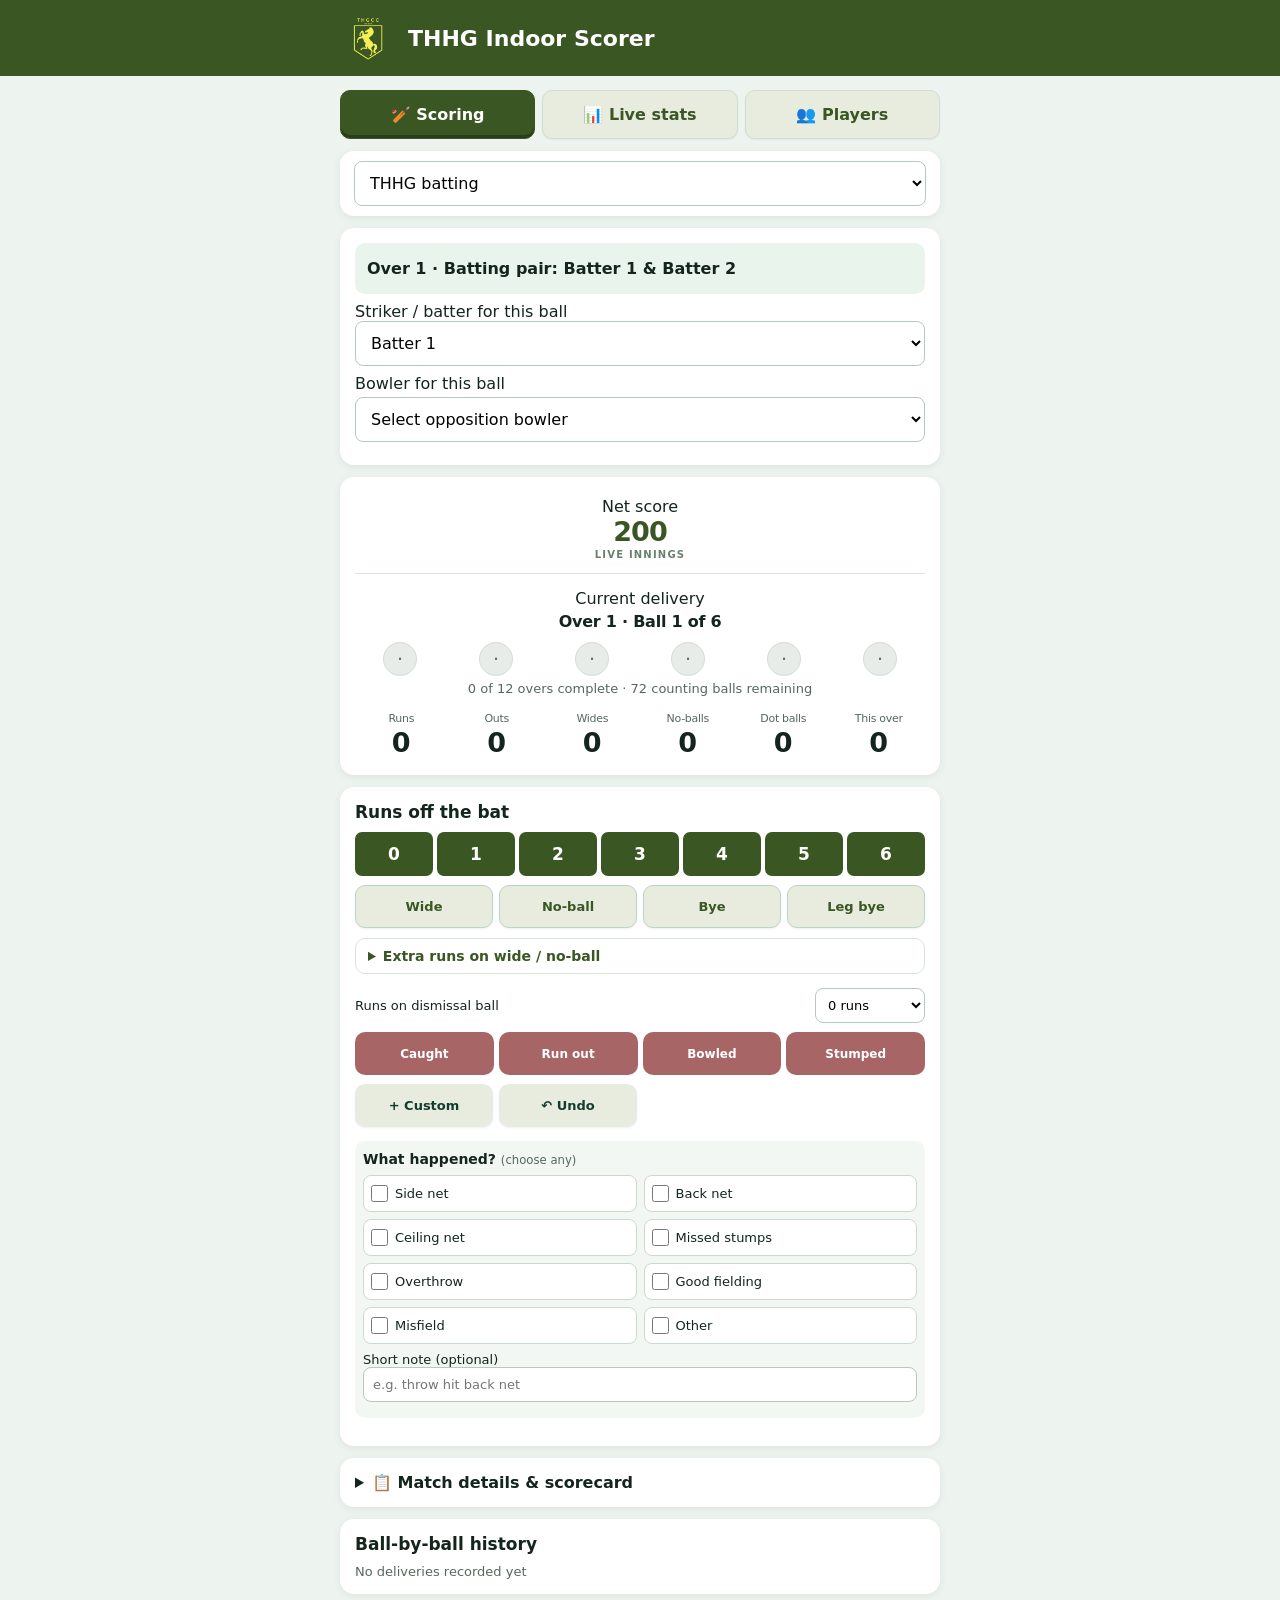
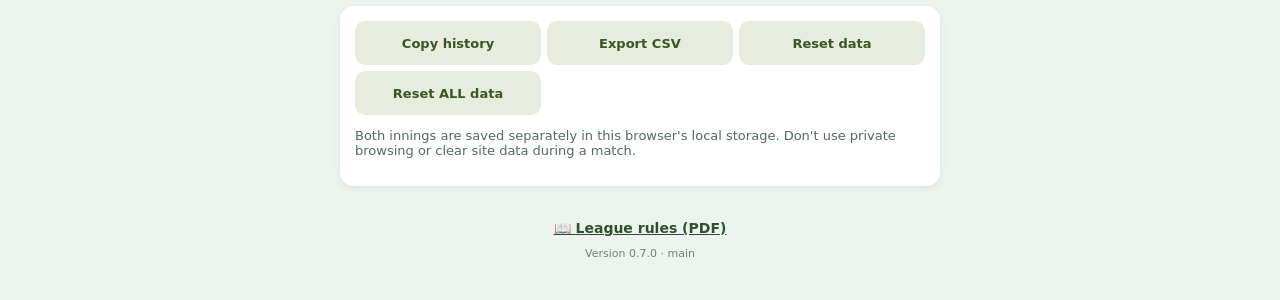
==== commit c8f56ecd: "Bump app version to 0.7.0 after full reset feature merge" ====
--- a/index.html
+++ b/index.html
@@ -7,7 +7,7 @@
 </div><details class="extra-options"><summary>Extra runs on wide / no-ball</summary><div class="extra-options-grid"><label>Completed runs<select id="completedRuns"><option value="0">0</option><option value="1">1 (+2)</option><option value="2">2 (+4)</option><option value="3">3 (+6)</option></select></label><label>No-ball bat runs<select id="noBallBatRuns"><option value="0">0</option><option value="1">1</option><option value="2">2</option><option value="3">3</option><option value="4">4</option><option value="5">5</option><option value="6">6</option></select></label></div><p class="muted">Only change these when batters complete runs or score off a no-ball. Both reset after scoring.</p></details><div class="dismissal-runs"><label for="wicketRuns">Runs on dismissal ball</label><select id="wicketRuns"><option value="0">0 runs</option><option value="1">1 run</option><option value="2">2 runs</option><option value="3">3 runs</option><option value="4">4 runs</option><option value="5">5 runs</option><option value="6">6 runs</option></select></div><div class="dismissal-row"><button onclick="wicket('Caught')">Caught</button><button onclick="wicket('Run out')">Run out</button><button onclick="wicket('Bowled')">Bowled</button><button onclick="wicket('Stumped')">Stumped</button></div><div class="score-actions">
 <div class="score-action utility"><button onclick="custom()">+ Custom</button></div>
 <div class="score-action utility"><button onclick="undo()">↶ Undo</button></div>
-</div><div class="story"><div class="story-heading">What happened? <small>(choose any)</small></div><div class="story-choices"><label class="story-choice"><input name="storyChoice" type="checkbox" value="Side net"/><span>Side net</span></label><label class="story-choice"><input name="storyChoice" type="checkbox" value="Back net"/><span>Back net</span></label><label class="story-choice"><input name="storyChoice" type="checkbox" value="Ceiling net"/><span>Ceiling net</span></label><label class="story-choice"><input name="storyChoice" type="checkbox" value="Missed stumps"/><span>Missed stumps</span></label><label class="story-choice"><input name="storyChoice" type="checkbox" value="Overthrow"/><span>Overthrow</span></label><label class="story-choice"><input name="storyChoice" type="checkbox" value="Good fielding"/><span>Good fielding</span></label><label class="story-choice"><input name="storyChoice" type="checkbox" value="Misfield"/><span>Misfield</span></label><label class="story-choice"><input name="storyChoice" type="checkbox" value="Other"/><span>Other</span></label></div><label>Short note (optional)<input id="storyNote" placeholder="e.g. throw hit back net"/></label></div><p class="muted" id="notice"></p></section><details class="card"><summary style="cursor:pointer;font-weight:700">📋 Match details &amp; scorecard</summary><p class="muted">Edit match details in the Players tab.</p><h2 style="margin-top:15px">Over-by-over</h2><div class="log" id="overTable"></div><h2 style="margin-top:15px">Batters</h2><div class="log" id="batterTable"></div><h2 style="margin-top:15px">Bowlers</h2><div class="log" id="bowlerTable"></div><p class="muted">Batter runs are attributed to the selected striker. Enter opposition batter names in the Players tab, and select the correct batter before each delivery. Runs on wides, no-balls, byes and leg-byes are extras, not batter runs.</p></details><section class="card"><h2>Ball-by-ball history</h2><div class="log" id="history"></div></section><section class="card"><div class="row history-actions"><button class="secondary" onclick="copyBallHistory()">Copy history</button><button class="secondary" onclick="exportCsv()">Export CSV</button><button class="secondary" onclick="resetTestData()">Reset data</button><button class="secondary" onclick="resetAllData()">Reset ALL data</button></div><p class="muted">Both innings are saved separately in this browser's local storage. Don't use private browsing or clear site data during a match. </p></section></div><div id="liveScreen" style="display:none"><section class="card"><details><summary style="cursor:pointer;font-weight:750">🏆 Sunday 1 Nov · THHG v Sprotbrough</summary><p class="muted">Verified paper score totals, kept separate from the live match. Individual balls have not been reconstructed.</p><div class="sheet-result"><strong>THHG won by 39 net runs</strong><span>THHG (away) 282 · 97 runs · 3 wickets</span><span>Sprotbrough (home) 243 · 73 runs · 6 wickets</span><span>S20 The Boundary · 1 November 2026</span></div><div class="official-scroll"><table class="official-table"><thead><tr><th>Overs</th><th>THHG net</th><th>Sprotbrough net</th></tr></thead><tbody><tr><td>1–4</td><td>226</td><td>210</td></tr><tr><td>5–8</td><td>244</td><td>214</td></tr><tr><td>9–12</td><td>282</td><td>243</td></tr></tbody></table></div></details></section><section class="card"><h2>Live match stats</h2><div class="stat-grid" id="liveStatGrid"></div></section><section class="card"><h2>Current over</h2><div class="over-balls" id="liveOverBalls"></div></section><section class="card"><h2>Official-style scorecard</h2><p class="muted">Figures are calculated from recorded deliveries for the selected innings.</p><div id="matchResultSummary"></div><div id="officialMatchDetails"></div><div id="officialScorecard"></div><div id="officialBowlingStats"></div></section></div><div style="text-align:center;padding:20px 8px 26px"><a href="./SYW%26G%20Indoor%20Handbook%202026-27.pdf" target="_blank" rel="noopener" style="font-size:14px;font-weight:700;color:#2e5030;text-decoration:underline">📖 League rules (PDF)</a><div style="font-size:11px;color:#718075;margin-top:10px" id="appVersion">Version 0.6.0 · main</div></div></main><script>
+</div><div class="story"><div class="story-heading">What happened? <small>(choose any)</small></div><div class="story-choices"><label class="story-choice"><input name="storyChoice" type="checkbox" value="Side net"/><span>Side net</span></label><label class="story-choice"><input name="storyChoice" type="checkbox" value="Back net"/><span>Back net</span></label><label class="story-choice"><input name="storyChoice" type="checkbox" value="Ceiling net"/><span>Ceiling net</span></label><label class="story-choice"><input name="storyChoice" type="checkbox" value="Missed stumps"/><span>Missed stumps</span></label><label class="story-choice"><input name="storyChoice" type="checkbox" value="Overthrow"/><span>Overthrow</span></label><label class="story-choice"><input name="storyChoice" type="checkbox" value="Good fielding"/><span>Good fielding</span></label><label class="story-choice"><input name="storyChoice" type="checkbox" value="Misfield"/><span>Misfield</span></label><label class="story-choice"><input name="storyChoice" type="checkbox" value="Other"/><span>Other</span></label></div><label>Short note (optional)<input id="storyNote" placeholder="e.g. throw hit back net"/></label></div><p class="muted" id="notice"></p></section><details class="card"><summary style="cursor:pointer;font-weight:700">📋 Match details &amp; scorecard</summary><p class="muted">Edit match details in the Players tab.</p><h2 style="margin-top:15px">Over-by-over</h2><div class="log" id="overTable"></div><h2 style="margin-top:15px">Batters</h2><div class="log" id="batterTable"></div><h2 style="margin-top:15px">Bowlers</h2><div class="log" id="bowlerTable"></div><p class="muted">Batter runs are attributed to the selected striker. Enter opposition batter names in the Players tab, and select the correct batter before each delivery. Runs on wides, no-balls, byes and leg-byes are extras, not batter runs.</p></details><section class="card"><h2>Ball-by-ball history</h2><div class="log" id="history"></div></section><section class="card"><div class="row history-actions"><button class="secondary" onclick="copyBallHistory()">Copy history</button><button class="secondary" onclick="exportCsv()">Export CSV</button><button class="secondary" onclick="resetTestData()">Reset data</button><button class="secondary" onclick="resetAllData()">Reset ALL data</button></div><p class="muted">Both innings are saved separately in this browser's local storage. Don't use private browsing or clear site data during a match. </p></section></div><div id="liveScreen" style="display:none"><section class="card"><details><summary style="cursor:pointer;font-weight:750">🏆 Sunday 1 Nov · THHG v Sprotbrough</summary><p class="muted">Verified paper score totals, kept separate from the live match. Individual balls have not been reconstructed.</p><div class="sheet-result"><strong>THHG won by 39 net runs</strong><span>THHG (away) 282 · 97 runs · 3 wickets</span><span>Sprotbrough (home) 243 · 73 runs · 6 wickets</span><span>S20 The Boundary · 1 November 2026</span></div><div class="official-scroll"><table class="official-table"><thead><tr><th>Overs</th><th>THHG net</th><th>Sprotbrough net</th></tr></thead><tbody><tr><td>1–4</td><td>226</td><td>210</td></tr><tr><td>5–8</td><td>244</td><td>214</td></tr><tr><td>9–12</td><td>282</td><td>243</td></tr></tbody></table></div></details></section><section class="card"><h2>Live match stats</h2><div class="stat-grid" id="liveStatGrid"></div></section><section class="card"><h2>Current over</h2><div class="over-balls" id="liveOverBalls"></div></section><section class="card"><h2>Official-style scorecard</h2><p class="muted">Figures are calculated from recorded deliveries for the selected innings.</p><div id="matchResultSummary"></div><div id="officialMatchDetails"></div><div id="officialScorecard"></div><div id="officialBowlingStats"></div></section></div><div style="text-align:center;padding:20px 8px 26px"><a href="./SYW%26G%20Indoor%20Handbook%202026-27.pdf" target="_blank" rel="noopener" style="font-size:14px;font-weight:700;color:#2e5030;text-decoration:underline">📖 League rules (PDF)</a><div style="font-size:11px;color:#718075;margin-top:10px" id="appVersion">Version 0.7.0 · main</div></div></main><script>
 window.addEventListener('error',function(e){var el=document.getElementById('appLoadError');if(el){el.style.display='block';el.textContent='App error: '+(e.message||'A script could not load')+' — please send a screenshot of this message.';}});
 window.addEventListener('unhandledrejection',function(e){var el=document.getElementById('appLoadError');if(el){el.style.display='block';el.textContent='App error: '+String(e.reason||'Unexpected error');}});
 window.addEventListener('load',function(){setTimeout(function(){if(document.querySelectorAll('[data-roster]').length!==6){var el=document.getElementById('appLoadError');if(el){el.style.display='block';el.textContent=el.textContent||'Player entry did not initialise. Please send a screenshot of this message.';}}},1000);});
